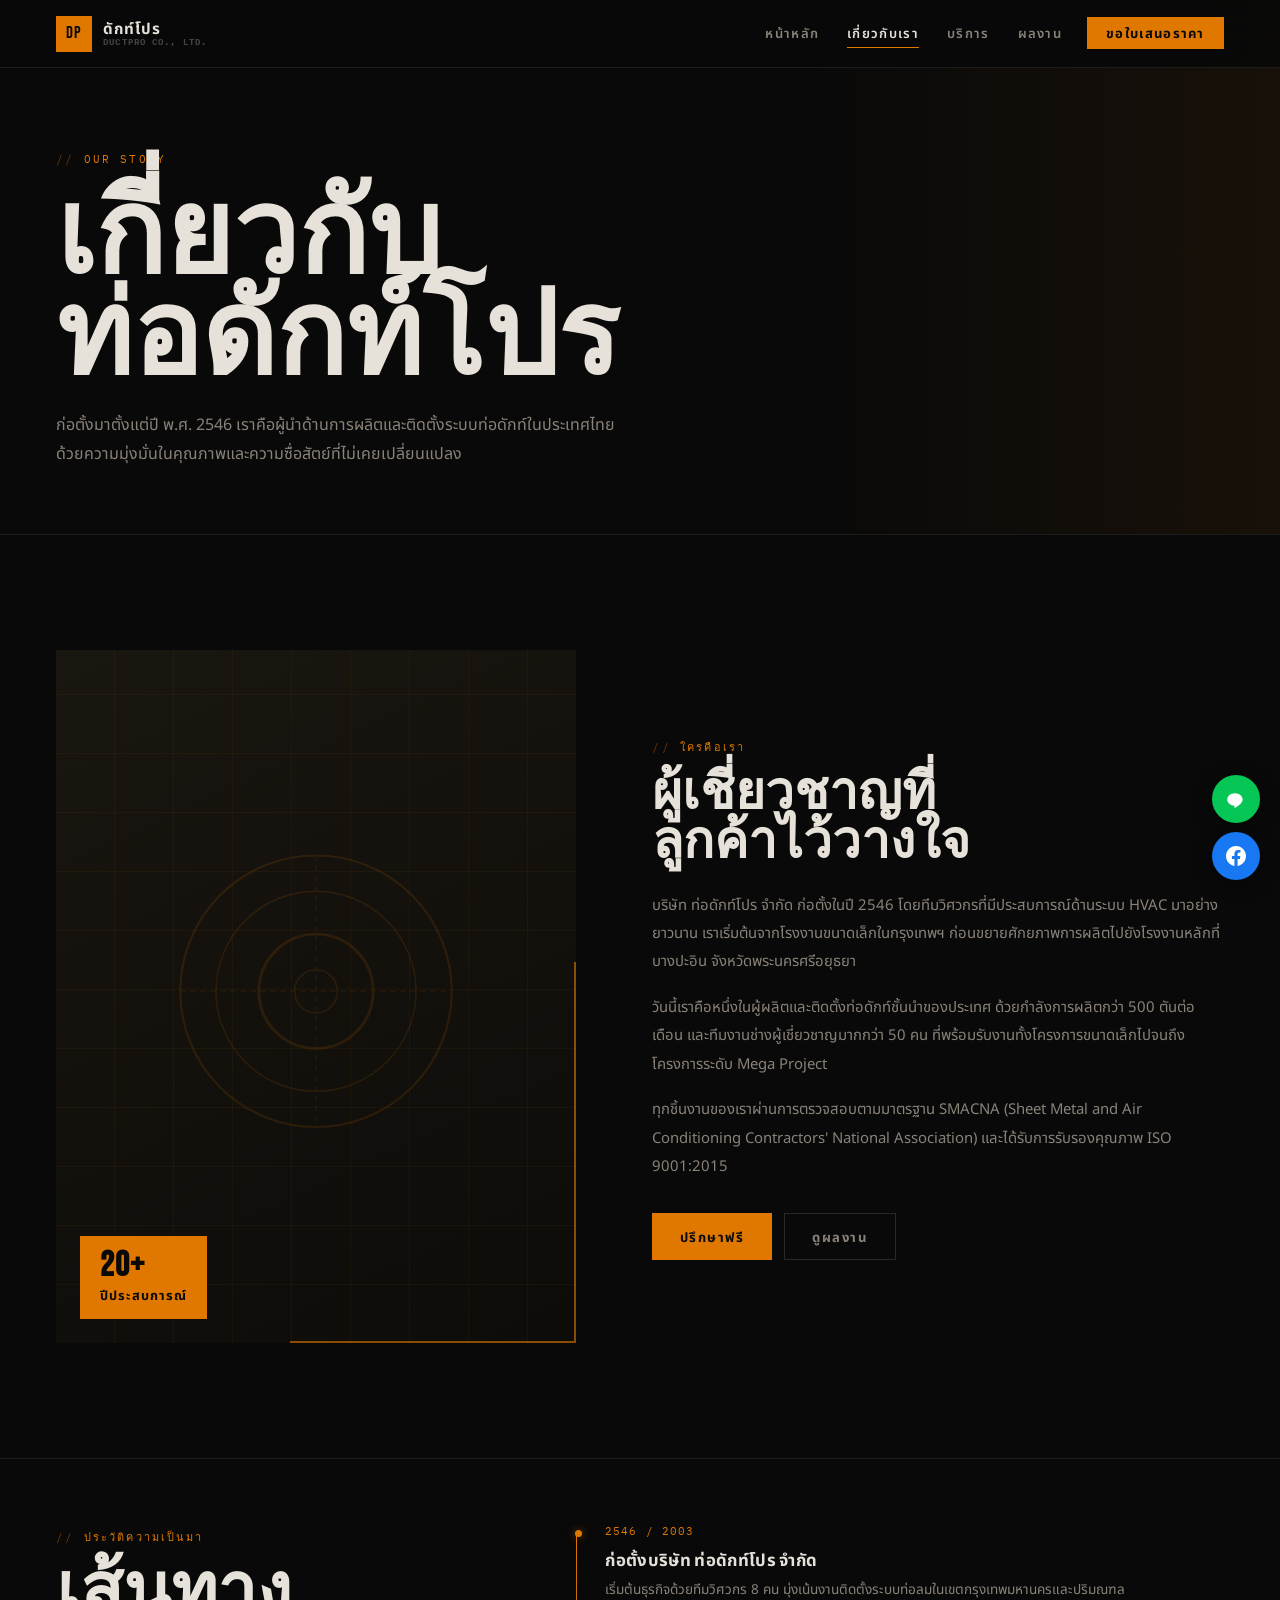
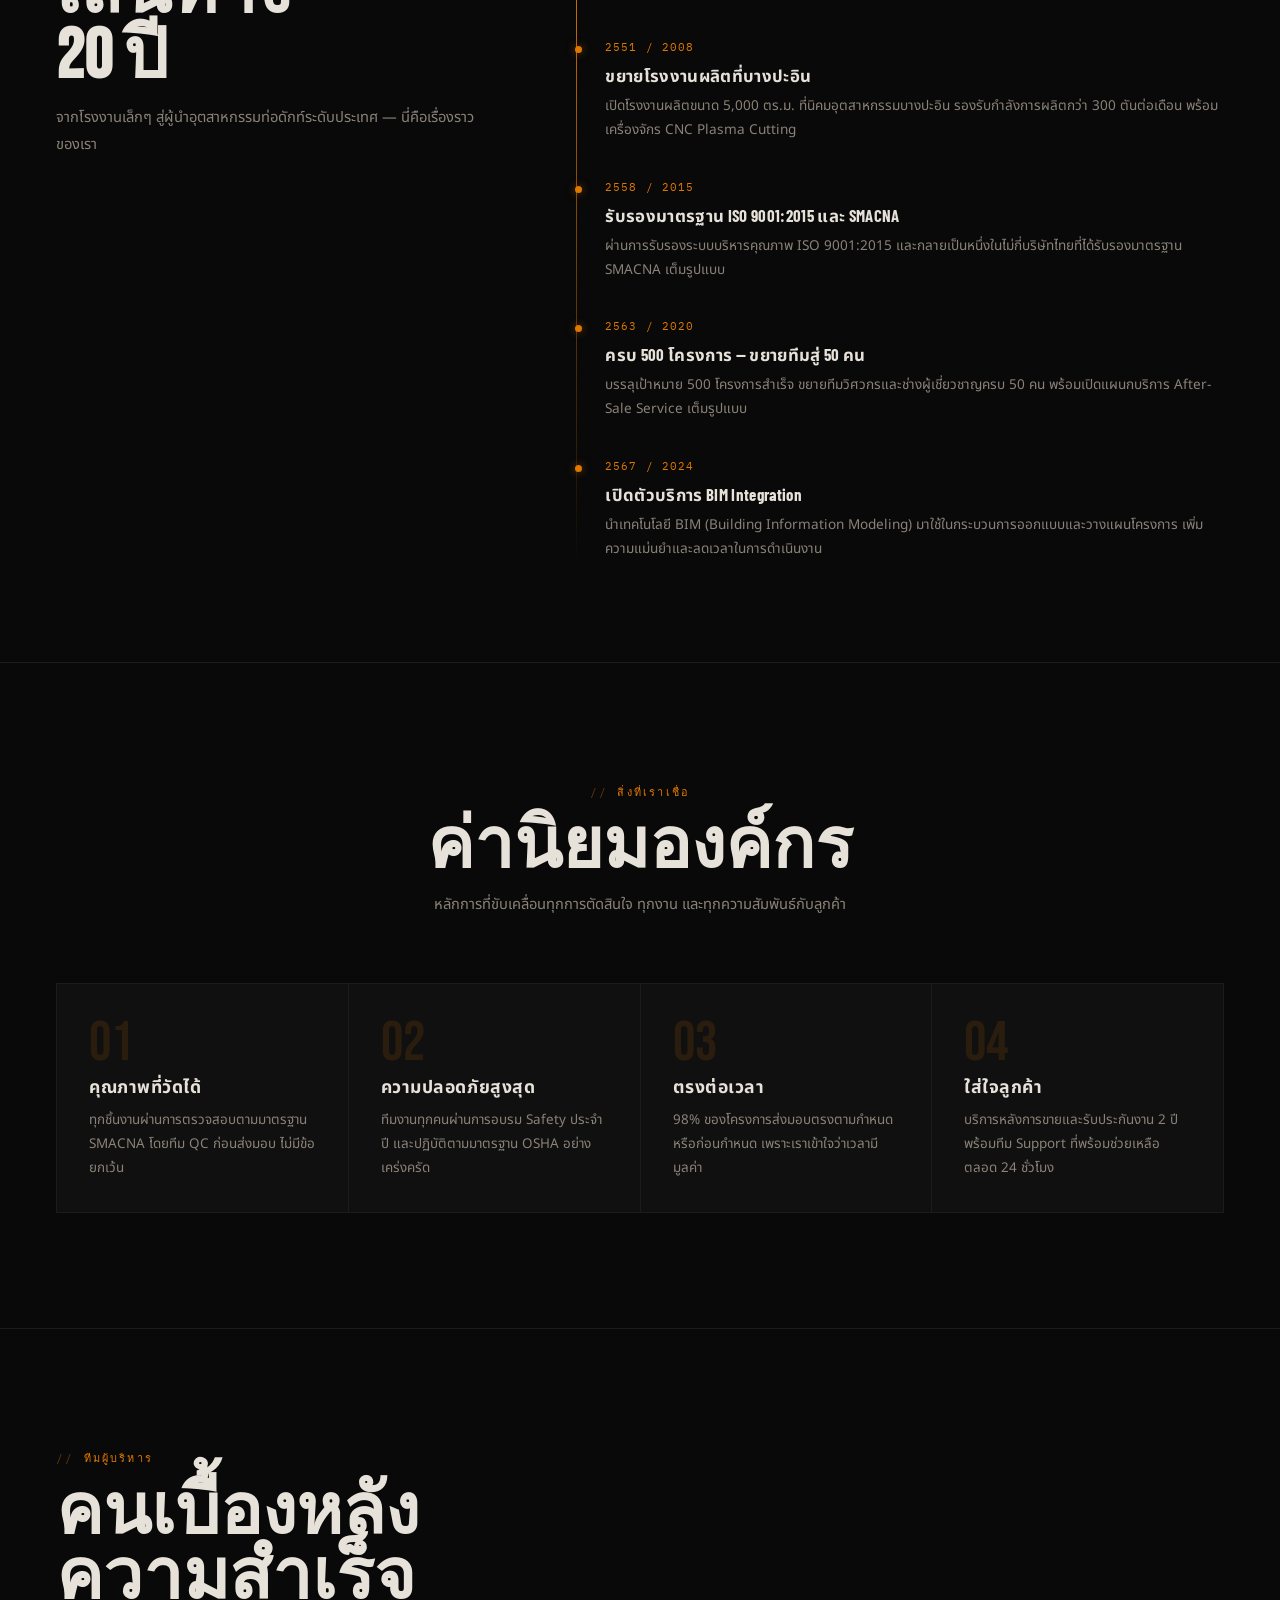
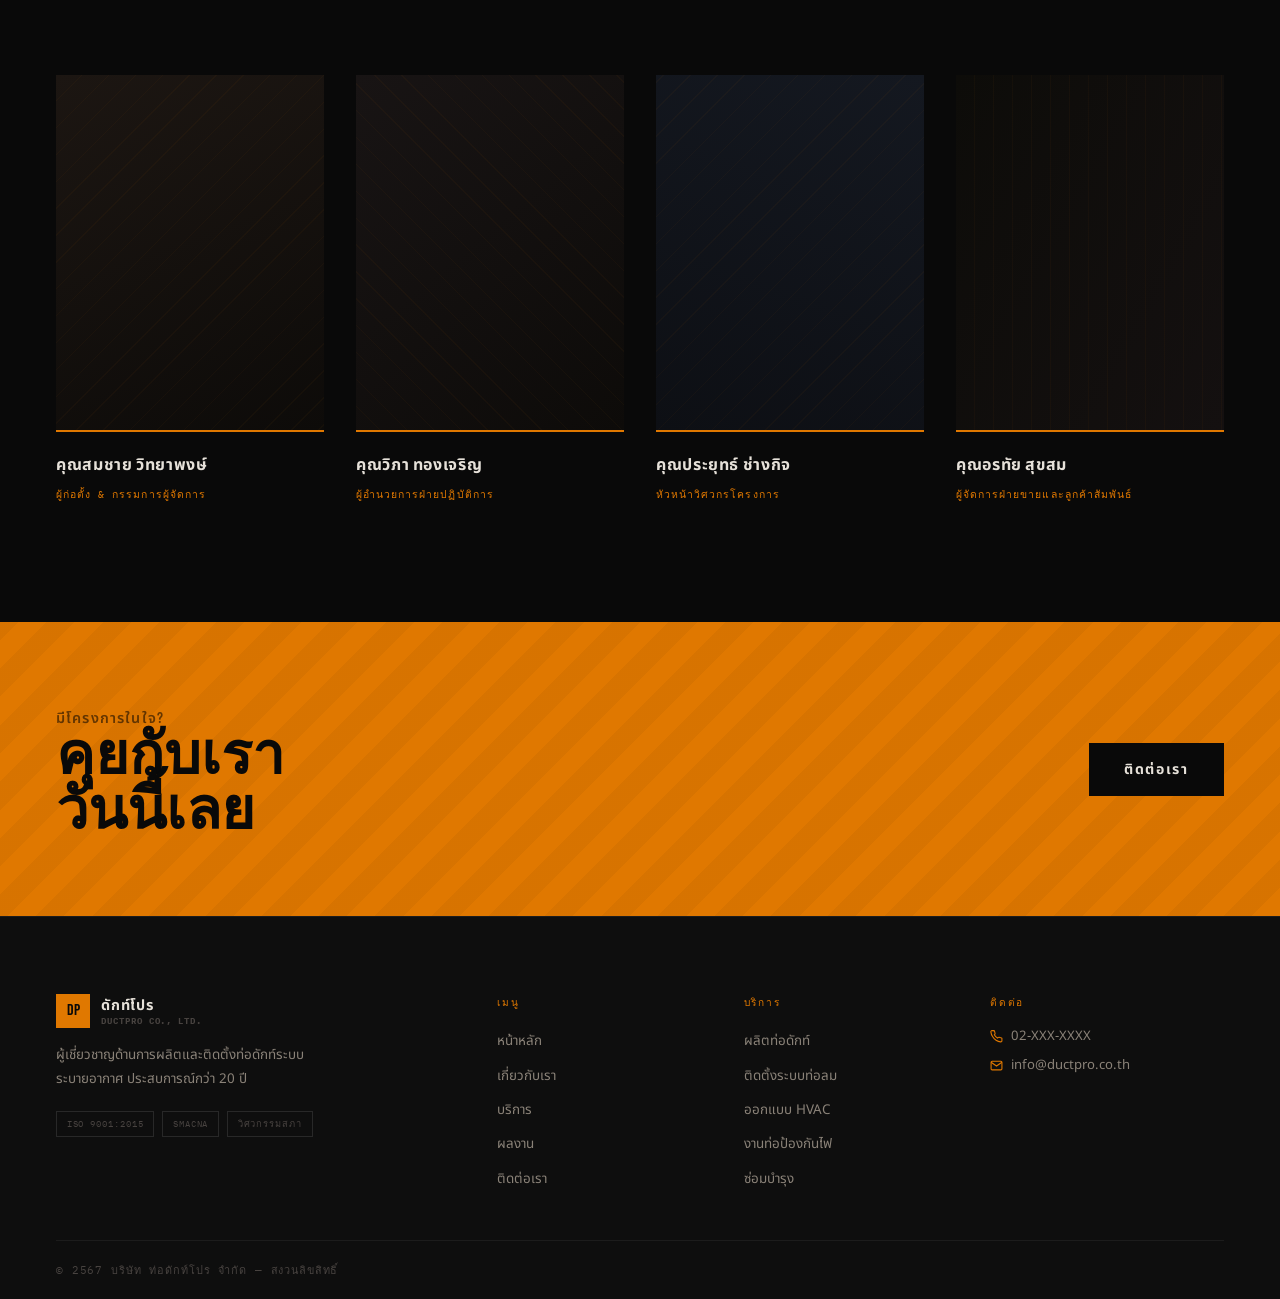
==== about.html @ 01f3a8cb "Initial commit: pipe company website (ท่อดักท์โปร) - 5 pages: home, about, services, portfolio, cont" ====
<!DOCTYPE html>
<html lang="th">
<head>
  <meta charset="UTF-8">
  <meta name="viewport" content="width=device-width, initial-scale=1.0">
  <title>เกี่ยวกับเรา | บริษัท ท่อดักท์โปร จำกัด</title>
  <meta name="description" content="ก่อตั้งมาตั้งแต่ปี 2546 บริษัท ท่อดักท์โปร จำกัด มีประสบการณ์กว่า 20 ปีในการผลิตและติดตั้งระบบท่อดักท์ HVAC มาตรฐาน ISO 9001:2015">
  <meta name="keywords" content="ท่อดักท์โปร, บริษัทท่อดักท์, ประวัติบริษัท, ISO 9001, SMACNA Thailand">
  <link rel="preconnect" href="https://fonts.googleapis.com">
  <link rel="preconnect" href="https://fonts.gstatic.com" crossorigin>
  <link href="https://fonts.googleapis.com/css2?family=Bebas+Neue&family=Barlow+Condensed:wght@400;600;700&family=Noto+Sans+Thai:wght@300;400;500;600;700&family=IBM+Plex+Mono:wght@400;500&display=swap" rel="stylesheet">
  <script async src="https://www.googletagmanager.com/gtag/js?id=G-XXXXXXXXXX"></script>
  <script>window.dataLayer=window.dataLayer||[];function gtag(){dataLayer.push(arguments);}gtag('js',new Date());gtag('config','G-XXXXXXXXXX');</script>
  <link rel="stylesheet" href="css/style.css">
</head>
<body>

<nav class="nav" id="mainNav">
  <div class="nav__inner">
    <a href="index.html" class="nav__logo">
      <div class="nav__logo-mark">DP</div>
      <div class="nav__logo-text">
        ดักท์โปร
        <span class="nav__logo-sub">DUCTPRO CO., LTD.</span>
      </div>
    </a>
    <ul class="nav__links">
      <li><a href="index.html">หน้าหลัก</a></li>
      <li><a href="about.html" class="active">เกี่ยวกับเรา</a></li>
      <li><a href="services.html">บริการ</a></li>
      <li><a href="portfolio.html">ผลงาน</a></li>
      <li><a href="contact.html" class="nav__cta">ขอใบเสนอราคา</a></li>
    </ul>
    <button class="nav__toggle" id="navToggle" aria-label="เมนู">
      <span></span><span></span><span></span>
    </button>
  </div>
</nav>

<!-- ─── Page Hero ─────────────────────────────────────────────── -->
<section class="page-hero">
  <div class="container">
    <div class="page-hero__eyebrow">
      <span class="label">OUR STORY</span>
    </div>
    <h1 class="page-hero__title">เกี่ยวกับ<br>ท่อดักท์โปร</h1>
    <p class="page-hero__sub">ก่อตั้งมาตั้งแต่ปี พ.ศ. 2546 เราคือผู้นำด้านการผลิตและติดตั้งระบบท่อดักท์ในประเทศไทย ด้วยความมุ่งมั่นในคุณภาพและความซื่อสัตย์ที่ไม่เคยเปลี่ยนแปลง</p>
  </div>
</section>

<!-- ─── About Split ───────────────────────────────────────────── -->
<section class="section">
  <div class="container">
    <div class="about-split">
      <div class="about-visual reveal">
        <div class="about-visual-inner"></div>
        <svg style="position:absolute;top:50%;left:50%;transform:translate(-50%,-52%);width:55%;opacity:0.12" viewBox="0 0 200 200" fill="none">
          <circle cx="100" cy="100" r="95" stroke="#E07800" stroke-width="1.5"/>
          <circle cx="100" cy="100" r="70" stroke="#E07800" stroke-width="1"/>
          <circle cx="100" cy="100" r="40" stroke="#E07800" stroke-width="2"/>
          <circle cx="100" cy="100" r="15" stroke="#E07800" stroke-width="1"/>
          <line x1="5" y1="100" x2="195" y2="100" stroke="#E07800" stroke-width="0.6" stroke-dasharray="4 3"/>
          <line x1="100" y1="5" x2="100" y2="195" stroke="#E07800" stroke-width="0.6" stroke-dasharray="4 3"/>
        </svg>
        <div class="about-visual-badge">
          <span class="about-visual-badge__num">20+</span>
          ปีประสบการณ์
        </div>
      </div>
      <div class="about-text reveal">
        <span class="label">ใครคือเรา</span>
        <h2>ผู้เชี่ยวชาญที่<br>ลูกค้าไว้วางใจ</h2>
        <p>บริษัท ท่อดักท์โปร จำกัด ก่อตั้งในปี 2546 โดยทีมวิศวกรที่มีประสบการณ์ด้านระบบ HVAC มาอย่างยาวนาน เราเริ่มต้นจากโรงงานขนาดเล็กในกรุงเทพฯ ก่อนขยายศักยภาพการผลิตไปยังโรงงานหลักที่บางปะอิน จังหวัดพระนครศรีอยุธยา</p>
        <p>วันนี้เราคือหนึ่งในผู้ผลิตและติดตั้งท่อดักท์ชั้นนำของประเทศ ด้วยกำลังการผลิตกว่า 500 ตันต่อเดือน และทีมงานช่างผู้เชี่ยวชาญมากกว่า 50 คน ที่พร้อมรับงานทั้งโครงการขนาดเล็กไปจนถึงโครงการระดับ Mega Project</p>
        <p>ทุกชิ้นงานของเราผ่านการตรวจสอบตามมาตรฐาน SMACNA (Sheet Metal and Air Conditioning Contractors' National Association) และได้รับการรับรองคุณภาพ ISO 9001:2015</p>
        <div style="margin-top:2rem;display:flex;gap:0.75rem;flex-wrap:wrap;">
          <a href="contact.html" class="btn btn--primary">ปรึกษาฟรี</a>
          <a href="portfolio.html" class="btn btn--outline">ดูผลงาน</a>
        </div>
      </div>
    </div>
  </div>
</section>

<!-- ─── Timeline ─────────────────────────────────────────────── -->
<section class="section--sm" style="border-top:1px solid var(--border)">
  <div class="container">
    <div style="display:grid;grid-template-columns:1fr 1.5fr;gap:clamp(3rem,6vw,6rem);align-items:start;">
      <div class="reveal">
        <span class="label">ประวัติความเป็นมา</span>
        <h2 class="sec-title" style="margin-top:0.6rem;">เส้นทาง<br>20 ปี</h2>
        <p class="sec-sub">จากโรงงานเล็กๆ สู่ผู้นำอุตสาหกรรมท่อดักท์ระดับประเทศ — นี่คือเรื่องราวของเรา</p>
      </div>
      <div class="timeline reveal">
        <div class="timeline__item">
          <span class="timeline__year">2546 / 2003</span>
          <h3 class="timeline__title">ก่อตั้งบริษัท ท่อดักท์โปร จำกัด</h3>
          <p class="timeline__desc">เริ่มต้นธุรกิจด้วยทีมวิศวกร 8 คน มุ่งเน้นงานติดตั้งระบบท่อลมในเขตกรุงเทพมหานครและปริมณฑล</p>
        </div>
        <div class="timeline__item">
          <span class="timeline__year">2551 / 2008</span>
          <h3 class="timeline__title">ขยายโรงงานผลิตที่บางปะอิน</h3>
          <p class="timeline__desc">เปิดโรงงานผลิตขนาด 5,000 ตร.ม. ที่นิคมอุตสาหกรรมบางปะอิน รองรับกำลังการผลิตกว่า 300 ตันต่อเดือน พร้อมเครื่องจักร CNC Plasma Cutting</p>
        </div>
        <div class="timeline__item">
          <span class="timeline__year">2558 / 2015</span>
          <h3 class="timeline__title">รับรองมาตรฐาน ISO 9001:2015 และ SMACNA</h3>
          <p class="timeline__desc">ผ่านการรับรองระบบบริหารคุณภาพ ISO 9001:2015 และกลายเป็นหนึ่งในไม่กี่บริษัทไทยที่ได้รับรองมาตรฐาน SMACNA เต็มรูปแบบ</p>
        </div>
        <div class="timeline__item">
          <span class="timeline__year">2563 / 2020</span>
          <h3 class="timeline__title">ครบ 500 โครงการ — ขยายทีมสู่ 50 คน</h3>
          <p class="timeline__desc">บรรลุเป้าหมาย 500 โครงการสำเร็จ ขยายทีมวิศวกรและช่างผู้เชี่ยวชาญครบ 50 คน พร้อมเปิดแผนกบริการ After-Sale Service เต็มรูปแบบ</p>
        </div>
        <div class="timeline__item">
          <span class="timeline__year">2567 / 2024</span>
          <h3 class="timeline__title">เปิดตัวบริการ BIM Integration</h3>
          <p class="timeline__desc">นำเทคโนโลยี BIM (Building Information Modeling) มาใช้ในกระบวนการออกแบบและวางแผนโครงการ เพิ่มความแม่นยำและลดเวลาในการดำเนินงาน</p>
        </div>
      </div>
    </div>
  </div>
</section>

<!-- ─── Values ────────────────────────────────────────────────── -->
<section class="section" style="border-top:1px solid var(--border)">
  <div class="container">
    <div class="sec-header sec-header--center reveal">
      <span class="label">สิ่งที่เราเชื่อ</span>
      <h2 class="sec-title">ค่านิยมองค์กร</h2>
      <p class="sec-sub" style="margin:0.75rem auto 0;text-align:center;">หลักการที่ขับเคลื่อนทุกการตัดสินใจ ทุกงาน และทุกความสัมพันธ์กับลูกค้า</p>
    </div>
    <div class="values-grid reveal">
      <div class="value-card">
        <span class="value-card__num">01</span>
        <h3 class="value-card__title">คุณภาพที่วัดได้</h3>
        <p class="value-card__desc">ทุกชิ้นงานผ่านการตรวจสอบตามมาตรฐาน SMACNA โดยทีม QC ก่อนส่งมอบ ไม่มีข้อยกเว้น</p>
      </div>
      <div class="value-card">
        <span class="value-card__num">02</span>
        <h3 class="value-card__title">ความปลอดภัยสูงสุด</h3>
        <p class="value-card__desc">ทีมงานทุกคนผ่านการอบรม Safety ประจำปี และปฏิบัติตามมาตรฐาน OSHA อย่างเคร่งครัด</p>
      </div>
      <div class="value-card">
        <span class="value-card__num">03</span>
        <h3 class="value-card__title">ตรงต่อเวลา</h3>
        <p class="value-card__desc">98% ของโครงการส่งมอบตรงตามกำหนดหรือก่อนกำหนด เพราะเราเข้าใจว่าเวลามีมูลค่า</p>
      </div>
      <div class="value-card">
        <span class="value-card__num">04</span>
        <h3 class="value-card__title">ใส่ใจลูกค้า</h3>
        <p class="value-card__desc">บริการหลังการขายและรับประกันงาน 2 ปี พร้อมทีม Support ที่พร้อมช่วยเหลือตลอด 24 ชั่วโมง</p>
      </div>
    </div>
  </div>
</section>

<!-- ─── Team ──────────────────────────────────────────────────── -->
<section class="section" style="border-top:1px solid var(--border)">
  <div class="container">
    <div class="sec-header reveal">
      <span class="label">ทีมผู้บริหาร</span>
      <h2 class="sec-title">คนเบื้องหลัง<br>ความสำเร็จ</h2>
    </div>
    <div class="team-grid reveal">
      <div class="team-card">
        <div class="team-card__photo">
          <div class="team-card__photo-inner"></div>
        </div>
        <h3 class="team-card__name">คุณสมชาย วิทยาพงษ์</h3>
        <span class="team-card__role">ผู้ก่อตั้ง &amp; กรรมการผู้จัดการ</span>
      </div>
      <div class="team-card">
        <div class="team-card__photo">
          <div class="team-card__photo-inner" style="background:repeating-linear-gradient(45deg,transparent,transparent 18px,rgba(224,120,0,0.04) 18px,rgba(224,120,0,0.04) 19px),linear-gradient(140deg,#181414 0%,#0d0b09 100%)"></div>
        </div>
        <h3 class="team-card__name">คุณวิภา ทองเจริญ</h3>
        <span class="team-card__role">ผู้อำนวยการฝ่ายปฏิบัติการ</span>
      </div>
      <div class="team-card">
        <div class="team-card__photo">
          <div class="team-card__photo-inner" style="background:repeating-linear-gradient(-45deg,transparent,transparent 18px,rgba(224,120,0,0.04) 18px,rgba(224,120,0,0.04) 19px),linear-gradient(200deg,#141820 0%,#0d0f14 100%)"></div>
        </div>
        <h3 class="team-card__name">คุณประยุทธ์ ช่างกิจ</h3>
        <span class="team-card__role">หัวหน้าวิศวกรโครงการ</span>
      </div>
      <div class="team-card">
        <div class="team-card__photo">
          <div class="team-card__photo-inner" style="background:repeating-linear-gradient(90deg,transparent,transparent 18px,rgba(224,120,0,0.04) 18px,rgba(224,120,0,0.04) 19px),linear-gradient(300deg,#141010 0%,#0d0c09 100%)"></div>
        </div>
        <h3 class="team-card__name">คุณอรทัย สุขสม</h3>
        <span class="team-card__role">ผู้จัดการฝ่ายขายและลูกค้าสัมพันธ์</span>
      </div>
    </div>
  </div>
</section>

<!-- ─── CTA Band ──────────────────────────────────────────────── -->
<div class="cta-band">
  <div class="container">
    <div class="cta-band__inner">
      <div>
        <p class="cta-band__sub">มีโครงการในใจ?</p>
        <h2 class="cta-band__title">คุยกับเรา<br>วันนี้เลย</h2>
      </div>
      <a href="contact.html" class="btn btn--dark btn--lg">ติดต่อเรา</a>
    </div>
  </div>
</div>

<!-- ─── Footer ────────────────────────────────────────────────── -->
<footer class="footer">
  <div class="container">
    <div class="footer__grid">
      <div>
        <div class="footer__logo">
          <div class="footer__logo-mark">DP</div>
          <div class="footer__logo-text">ดักท์โปร<span class="footer__logo-sub">DUCTPRO CO., LTD.</span></div>
        </div>
        <p class="footer__tagline">ผู้เชี่ยวชาญด้านการผลิตและติดตั้งท่อดักท์ระบบระบายอากาศ ประสบการณ์กว่า 20 ปี</p>
        <div class="footer__cert">
          <span class="footer__cert-tag">ISO 9001:2015</span>
          <span class="footer__cert-tag">SMACNA</span>
          <span class="footer__cert-tag">วิศวกรรมสภา</span>
        </div>
      </div>
      <div>
        <span class="footer__col-label">เมนู</span>
        <ul class="footer__links">
          <li><a href="index.html">หน้าหลัก</a></li>
          <li><a href="about.html">เกี่ยวกับเรา</a></li>
          <li><a href="services.html">บริการ</a></li>
          <li><a href="portfolio.html">ผลงาน</a></li>
          <li><a href="contact.html">ติดต่อเรา</a></li>
        </ul>
      </div>
      <div>
        <span class="footer__col-label">บริการ</span>
        <ul class="footer__links">
          <li><a href="services.html">ผลิตท่อดักท์</a></li>
          <li><a href="services.html">ติดตั้งระบบท่อลม</a></li>
          <li><a href="services.html">ออกแบบ HVAC</a></li>
          <li><a href="services.html">งานท่อป้องกันไฟ</a></li>
          <li><a href="services.html">ซ่อมบำรุง</a></li>
        </ul>
      </div>
      <div>
        <span class="footer__col-label">ติดต่อ</span>
        <div class="footer__contact-row">
          <svg viewBox="0 0 24 24" fill="none" stroke="currentColor" stroke-width="2"><path d="M22 16.92v3a2 2 0 0 1-2.18 2 19.79 19.79 0 0 1-8.63-3.07A19.5 19.5 0 0 1 4.69 12 19.79 19.79 0 0 1 1.61 3.4 2 2 0 0 1 3.6 1.21h3a2 2 0 0 1 2 1.72 12.84 12.84 0 0 0 .7 2.81 2 2 0 0 1-.45 2.11L7.91 8.9a16 16 0 0 0 6 6l.95-.95a2 2 0 0 1 2.11-.45 12.84 12.84 0 0 0 2.81.7A2 2 0 0 1 22 16.92z"/></svg>
          <span>02-XXX-XXXX</span>
        </div>
        <div class="footer__contact-row">
          <svg viewBox="0 0 24 24" fill="none" stroke="currentColor" stroke-width="2"><path d="M4 4h16c1.1 0 2 .9 2 2v12c0 1.1-.9 2-2 2H4c-1.1 0-2-.9-2-2V6c0-1.1.9-2 2-2z"/><polyline points="22,6 12,13 2,6"/></svg>
          <span>info@ductpro.co.th</span>
        </div>
      </div>
    </div>
    <div class="footer__bottom">
      <span class="footer__copy">© 2567 บริษัท ท่อดักท์โปร จำกัด — สงวนลิขสิทธิ์</span>
    </div>
  </div>
</footer>

<div class="float-social">
  <a href="https://line.me/ti/p/@ductpro" class="float-social__btn float-social__btn--line" target="_blank" rel="noopener" title="Line">
    <svg viewBox="0 0 24 24"><path d="M19.952 12.5c0-4.136-4.145-7.5-9.24-7.5C5.617 5 1.5 8.364 1.5 12.5c0 3.704 3.285 6.81 7.723 7.396.301.065.711.198.814.455.093.234.061.6.03.835l-.133.794c-.04.234-.187.916.804.5 1-.416 5.364-3.16 7.32-5.41C19.344 15.41 19.952 14.02 19.952 12.5z"/></svg>
  </a>
  <a href="https://facebook.com/ductpro.thailand" class="float-social__btn float-social__btn--fb" target="_blank" rel="noopener" title="Facebook">
    <svg viewBox="0 0 24 24"><path d="M24 12.073C24 5.405 18.627 0 12 0S0 5.405 0 12.073C0 18.1 4.388 23.094 10.125 24v-8.437H7.078v-3.49h3.047V9.41c0-3.025 1.791-4.697 4.533-4.697 1.313 0 2.686.236 2.686.236v2.97h-1.513c-1.491 0-1.956.93-1.956 1.883v2.27h3.328l-.532 3.49h-2.796V24C19.612 23.094 24 18.1 24 12.073z"/></svg>
  </a>
</div>

<script src="js/main.js"></script>
</body>
</html>
---- css/style.css ----
/* ============================================================
   DUCTPRO — Industrial Pipe & HVAC Company
   ============================================================ */

@import url('https://fonts.googleapis.com/css2?family=Bebas+Neue&family=Barlow+Condensed:wght@400;600;700&family=Noto+Sans+Thai:wght@300;400;500;600;700&family=IBM+Plex+Mono:wght@400;500&display=swap');

/* ── Custom Properties ──────────────────────────────────── */
:root {
  --bg:        #090909;
  --bg-2:      #0e0e0e;
  --bg-3:      #141414;
  --bg-card:   #101010;
  --bg-card-h: #171717;

  --text:      #e6e1d9;
  --text-2:    #8a8278;
  --text-3:    #484340;

  --accent:    #e07800;
  --accent-h:  #f08c18;
  --accent-bg: rgba(224,120,0,0.07);
  --accent-bd: rgba(224,120,0,0.22);

  --steel:     #7a8fa3;
  --border:    #1c1c1c;
  --border-2:  #282828;

  --font-disp: 'Bebas Neue', impact, sans-serif;
  --font-cond: 'Barlow Condensed', 'Noto Sans Thai', sans-serif;
  --font-body: 'Noto Sans Thai', 'Barlow Condensed', sans-serif;
  --font-mono: 'IBM Plex Mono', 'Courier New', monospace;

  --nav-h:  68px;
  --max-w:  1300px;
  --pad:    clamp(1.25rem, 4.5vw, 3.5rem);
  --gap:    clamp(1rem, 2.5vw, 2rem);
  --tr:     0.26s cubic-bezier(0.4, 0, 0.2, 1);
  --tr-out: 0.6s  cubic-bezier(0.16, 1, 0.3, 1);
}

/* ── Reset ──────────────────────────────────────────────── */
*, *::before, *::after { box-sizing: border-box; margin: 0; padding: 0; }
html { font-size: 16px; scroll-behavior: smooth; }
body {
  background: var(--bg);
  color: var(--text);
  font-family: var(--font-body);
  font-size: 1rem;
  line-height: 1.7;
  -webkit-font-smoothing: antialiased;
  overflow-x: hidden;
}
img { display: block; max-width: 100%; }
a { color: inherit; text-decoration: none; }
ul { list-style: none; }
button { cursor: pointer; border: none; background: none; font: inherit; }
input, textarea, select { font-family: var(--font-body); font-size: 1rem; color: var(--text); }

::-webkit-scrollbar { width: 3px; }
::-webkit-scrollbar-track { background: var(--bg); }
::-webkit-scrollbar-thumb { background: var(--accent); }

/* ── Layout ─────────────────────────────────────────────── */
.container {
  max-width: var(--max-w);
  margin: 0 auto;
  padding: 0 var(--pad);
}
.section { padding: clamp(4rem, 9vw, 8rem) 0; }
.section--sm { padding: clamp(2.5rem, 5vw, 4.5rem) 0; }

/* ── Type Utilities ─────────────────────────────────────── */
.label {
  font-family: var(--font-mono);
  font-size: 0.68rem;
  letter-spacing: 0.2em;
  text-transform: uppercase;
  color: var(--accent);
  display: inline-block;
}
.label::before { content: '// '; opacity: 0.45; }

/* ── Navigation ─────────────────────────────────────────── */
.nav {
  position: fixed;
  inset: 0 0 auto;
  z-index: 100;
  height: var(--nav-h);
  background: rgba(9,9,9,0.88);
  backdrop-filter: blur(16px);
  -webkit-backdrop-filter: blur(16px);
  border-bottom: 1px solid var(--border);
  transition: background var(--tr), border-color var(--tr);
}
.nav.scrolled {
  background: rgba(9,9,9,0.97);
  border-bottom-color: var(--border-2);
}
.nav__inner {
  display: flex;
  align-items: center;
  justify-content: space-between;
  height: 100%;
  max-width: var(--max-w);
  margin: 0 auto;
  padding: 0 var(--pad);
}

.nav__logo {
  display: flex;
  align-items: center;
  gap: 0.7rem;
}
.nav__logo-mark {
  width: 36px; height: 36px;
  background: var(--accent);
  color: var(--bg);
  display: flex; align-items: center; justify-content: center;
  font-family: var(--font-disp);
  font-size: 1.05rem;
  letter-spacing: 0.05em;
  flex-shrink: 0;
}
.nav__logo-text {
  font-family: var(--font-cond);
  font-weight: 700;
  font-size: 0.95rem;
  letter-spacing: 0.06em;
  line-height: 1.1;
}
.nav__logo-sub {
  display: block;
  font-family: var(--font-mono);
  font-size: 0.58rem;
  color: var(--text-3);
  letter-spacing: 0.12em;
  margin-top: 1px;
}

.nav__links {
  display: flex;
  align-items: center;
  gap: 0.15rem;
}
.nav__links a {
  padding: 0.38rem 0.8rem;
  font-family: var(--font-cond);
  font-weight: 600;
  font-size: 0.82rem;
  letter-spacing: 0.1em;
  text-transform: uppercase;
  color: var(--text-2);
  transition: color var(--tr);
  position: relative;
}
.nav__links a::after {
  content: '';
  position: absolute;
  bottom: -1px; left: 50%; right: 50%;
  height: 1px;
  background: var(--accent);
  transition: left var(--tr), right var(--tr);
}
.nav__links a:hover,
.nav__links a.active { color: var(--text); }
.nav__links a:hover::after,
.nav__links a.active::after { left: 0.8rem; right: 0.8rem; }

.nav__cta {
  margin-left: 0.6rem;
  padding: 0.48rem 1.2rem !important;
  background: var(--accent) !important;
  color: var(--bg) !important;
  font-weight: 700 !important;
  transition: background var(--tr) !important;
}
.nav__cta::after { display: none !important; }
.nav__cta:hover { background: var(--accent-h) !important; color: var(--bg) !important; }

.nav__toggle {
  display: none;
  flex-direction: column;
  gap: 5px;
  padding: 4px;
}
.nav__toggle span {
  display: block;
  width: 22px; height: 1.5px;
  background: var(--text);
  transition: transform var(--tr), opacity var(--tr);
  transform-origin: center;
}
.nav__toggle.open span:nth-child(1) { transform: translateY(6.5px) rotate(45deg); }
.nav__toggle.open span:nth-child(2) { opacity: 0; transform: scaleX(0); }
.nav__toggle.open span:nth-child(3) { transform: translateY(-6.5px) rotate(-45deg); }

/* ── Buttons ─────────────────────────────────────────────── */
.btn {
  display: inline-flex;
  align-items: center;
  gap: 0.55rem;
  padding: 0.72rem 1.7rem;
  font-family: var(--font-cond);
  font-weight: 700;
  font-size: 0.82rem;
  letter-spacing: 0.12em;
  text-transform: uppercase;
  transition: all var(--tr);
  white-space: nowrap;
}
.btn svg { width: 14px; height: 14px; flex-shrink: 0; }
.btn--primary {
  background: var(--accent);
  color: var(--bg);
}
.btn--primary:hover { background: var(--accent-h); transform: translateY(-1px); }
.btn--outline {
  background: transparent;
  color: var(--text-2);
  border: 1px solid var(--border-2);
}
.btn--outline:hover { border-color: var(--accent); color: var(--accent); }
.btn--dark { background: var(--bg); color: var(--text); }
.btn--dark:hover { background: var(--bg-3); }
.btn--lg { padding: 0.9rem 2.2rem; font-size: 0.88rem; }

/* ── Hero ────────────────────────────────────────────────── */
.hero {
  position: relative;
  min-height: 100svh;
  min-height: 100vh;
  padding-top: var(--nav-h);
  display: flex;
  align-items: flex-end;
  overflow: hidden;
}
/* Blueprint grid */
.hero::before {
  content: '';
  position: absolute;
  inset: 0;
  background-image:
    linear-gradient(rgba(224,120,0,0.035) 1px, transparent 1px),
    linear-gradient(90deg, rgba(224,120,0,0.035) 1px, transparent 1px),
    linear-gradient(rgba(224,120,0,0.015) 1px, transparent 1px),
    linear-gradient(90deg, rgba(224,120,0,0.015) 1px, transparent 1px);
  background-size: 80px 80px, 80px 80px, 16px 16px, 16px 16px;
  pointer-events: none;
}
/* Radial glow */
.hero::after {
  content: '';
  position: absolute;
  right: 5%; top: 20%;
  width: 50%; height: 60%;
  background: radial-gradient(ellipse, rgba(224,120,0,0.05) 0%, transparent 65%);
  pointer-events: none;
}
.hero__deco {
  position: absolute;
  right: calc(var(--pad) - 2rem);
  top: 50%;
  transform: translateY(-52%);
  width: clamp(280px, 38vw, 520px);
  opacity: 0.07;
  pointer-events: none;
}
.hero__content {
  position: relative;
  z-index: 2;
  width: 100%;
  padding-bottom: clamp(3rem, 7vw, 6rem);
}
.hero__inner {
  max-width: var(--max-w);
  margin: 0 auto;
  padding: 0 var(--pad);
}
.hero__eyebrow { margin-bottom: 1.25rem; }
.hero__title {
  font-family: var(--font-disp);
  font-size: clamp(3.8rem, 11vw, 10.5rem);
  line-height: 0.88;
  letter-spacing: 0.01em;
  color: var(--text);
}
.hero__title em {
  font-style: normal;
  color: var(--accent);
  display: block;
}
.hero__rule {
  display: flex;
  align-items: center;
  gap: 1.2rem;
  margin: 1.2rem 0 1.5rem;
}
.hero__rule-line {
  width: 160px; height: 1px;
  background: linear-gradient(90deg, var(--accent) 0%, transparent 100%);
}
.hero__rule-text {
  font-family: var(--font-mono);
  font-size: 0.65rem;
  letter-spacing: 0.2em;
  text-transform: uppercase;
  color: var(--text-2);
  white-space: nowrap;
}
.hero__desc {
  color: var(--text-2);
  font-size: 0.95rem;
  line-height: 1.85;
  max-width: 430px;
  margin-bottom: 2.25rem;
}
.hero__actions {
  display: flex;
  align-items: center;
  gap: 1rem;
  flex-wrap: wrap;
}
.hero__stats {
  display: flex;
  gap: clamp(1.5rem, 4vw, 3.5rem);
  flex-wrap: wrap;
  margin-top: clamp(2rem, 4vw, 3rem);
  padding-top: clamp(2rem, 4vw, 3rem);
  border-top: 1px solid var(--border);
}
.hero__stat {}
.hero__stat-num {
  font-family: var(--font-disp);
  font-size: clamp(1.8rem, 3.5vw, 2.8rem);
  color: var(--accent);
  line-height: 1;
  display: block;
}
.hero__stat-label {
  font-family: var(--font-mono);
  font-size: 0.63rem;
  color: var(--text-3);
  letter-spacing: 0.14em;
  text-transform: uppercase;
  display: block;
  margin-top: 0.3rem;
}

/* ── Section Header ─────────────────────────────────────── */
.sec-header { margin-bottom: clamp(2.5rem, 5vw, 4rem); }
.sec-header--center { text-align: center; }
.sec-header--row {
  display: flex;
  align-items: flex-end;
  justify-content: space-between;
  gap: 2rem;
  flex-wrap: wrap;
}
.sec-title {
  font-family: var(--font-disp);
  font-size: clamp(2.4rem, 5.5vw, 5rem);
  line-height: 0.92;
  margin-top: 0.6rem;
}
.sec-sub {
  color: var(--text-2);
  max-width: 500px;
  margin-top: 0.9rem;
  font-size: 0.92rem;
  line-height: 1.85;
}

/* ── Service Cards (Home preview) ───────────────────────── */
.services-grid {
  display: grid;
  grid-template-columns: repeat(auto-fit, minmax(265px, 1fr));
  gap: 1px;
  background: var(--border);
  border: 1px solid var(--border);
}
.service-card {
  background: var(--bg-card);
  padding: clamp(1.75rem, 3vw, 2.5rem);
  position: relative;
  overflow: hidden;
  transition: background var(--tr);
}
.service-card::before {
  content: '';
  position: absolute;
  top: 0; left: 0; right: 0;
  height: 2px;
  background: var(--accent);
  transform: scaleX(0);
  transform-origin: left;
  transition: transform var(--tr-out);
}
.service-card:hover { background: var(--bg-card-h); }
.service-card:hover::before { transform: scaleX(1); }
.service-card__num {
  font-family: var(--font-mono);
  font-size: 0.62rem;
  color: var(--accent);
  letter-spacing: 0.22em;
  margin-bottom: 1.2rem;
  display: block;
  opacity: 0.8;
}
.service-card__icon {
  width: 40px; height: 40px;
  color: var(--accent);
  margin-bottom: 1.1rem;
  opacity: 0.85;
}
.service-card__title {
  font-family: var(--font-cond);
  font-size: 1.2rem;
  font-weight: 700;
  letter-spacing: 0.03em;
  margin-bottom: 0.65rem;
}
.service-card__desc {
  font-size: 0.87rem;
  color: var(--text-2);
  line-height: 1.8;
}
.service-card__link {
  display: inline-flex;
  align-items: center;
  gap: 0.35rem;
  font-family: var(--font-cond);
  font-size: 0.72rem;
  font-weight: 700;
  letter-spacing: 0.12em;
  text-transform: uppercase;
  color: var(--accent);
  margin-top: 1.2rem;
  opacity: 0;
  transform: translateX(-6px);
  transition: opacity var(--tr), transform var(--tr);
}
.service-card__link svg { width: 12px; height: 12px; }
.service-card:hover .service-card__link { opacity: 1; transform: translateX(0); }

/* ── Stats Strip ─────────────────────────────────────────── */
.stats-strip {
  background: var(--bg-2);
  border-top: 1px solid var(--border);
  border-bottom: 1px solid var(--border);
}
.stats-grid {
  display: grid;
  grid-template-columns: repeat(4, 1fr);
  gap: 1px;
  background: var(--border);
  border: 1px solid var(--border);
}
.stat-item {
  background: var(--bg-2);
  padding: clamp(2rem, 4vw, 3rem);
  text-align: center;
  position: relative;
  overflow: hidden;
}
.stat-item::before {
  content: '';
  position: absolute;
  bottom: 0; left: 0; right: 0;
  height: 1px;
  background: transparent;
  transition: background var(--tr);
}
.stat-item:hover::before { background: var(--accent); }
.stat-item__num {
  font-family: var(--font-disp);
  font-size: clamp(2.8rem, 5vw, 5rem);
  color: var(--accent);
  line-height: 1;
  display: block;
  letter-spacing: 0.02em;
}
.stat-item__label {
  font-family: var(--font-mono);
  font-size: 0.68rem;
  letter-spacing: 0.16em;
  text-transform: uppercase;
  color: var(--text-2);
  margin-top: 0.5rem;
  display: block;
}

/* ── Portfolio Preview (Home) ───────────────────────────── */
.port-grid {
  display: grid;
  grid-template-columns: repeat(12, 1fr);
  gap: 1px;
  background: var(--border);
}
.port-grid__main { grid-column: span 7; }
.port-grid__side { grid-column: span 5; }
.port-grid__third { grid-column: span 4; }

.port-item {
  position: relative;
  overflow: hidden;
  background: var(--bg-3);
  aspect-ratio: 4/3;
}
.port-item--tall { aspect-ratio: 3/4; }
.port-item__bg {
  position: absolute;
  inset: 0;
  transition: transform 0.7s var(--tr-out);
}
.port-item:hover .port-item__bg { transform: scale(1.05); }
.port-item__overlay {
  position: absolute;
  inset: 0;
  background: linear-gradient(180deg, transparent 40%, rgba(0,0,0,0.88) 100%);
  display: flex;
  flex-direction: column;
  justify-content: flex-end;
  padding: clamp(1rem, 2.5vw, 1.75rem);
  opacity: 0;
  transition: opacity var(--tr);
}
.port-item:hover .port-item__overlay { opacity: 1; }
.port-item__tag {
  font-family: var(--font-mono);
  font-size: 0.6rem;
  letter-spacing: 0.18em;
  text-transform: uppercase;
  color: var(--accent);
  margin-bottom: 0.3rem;
  display: block;
}
.port-item__name {
  font-family: var(--font-cond);
  font-size: 1.1rem;
  font-weight: 700;
  letter-spacing: 0.02em;
  color: #fff;
}

/* Image Placeholder Styles */
.pf-bg { position: absolute; inset: 0; }
/* industrial grid overlay on all pf items */
.pf-bg::after {
  content: '';
  position: absolute;
  inset: 0;
  background-image:
    repeating-linear-gradient(0deg, transparent, transparent 39px, rgba(224,120,0,0.05) 39px, rgba(224,120,0,0.05) 40px),
    repeating-linear-gradient(90deg, transparent, transparent 39px, rgba(224,120,0,0.05) 39px, rgba(224,120,0,0.05) 40px);
}

.pf-1 { background: linear-gradient(155deg, #1d1608 0%, #2b1e0a 60%, #120f06 100%); }
.pf-2 { background: linear-gradient(220deg, #081520 0%, #0e1f30 50%, #061018 100%); }
.pf-3 { background: linear-gradient(60deg,  #0f1810 0%, #172614 100%); }
.pf-4 { background: linear-gradient(140deg, #18080a 0%, #250e12 60%, #120608 100%); }
.pf-5 { background: linear-gradient(200deg, #141414 0%, #1c1c1c 100%); }
.pf-6 { background: linear-gradient(80deg,  #0c1420 0%, #152030 100%); }
.pf-7 { background: linear-gradient(240deg, #1a1300 0%, #261c00 60%, #100d00 100%); }
.pf-8 { background: linear-gradient(30deg,  #160b1a 0%, #200f26 60%, #0e0812 100%); }
.pf-9 { background: linear-gradient(170deg, #0a140e 0%, #122019 100%); }
.pf-10 { background: linear-gradient(310deg, #1a0a0a 0%, #260e0e 60%, #110606 100%); }
.pf-11 { background: linear-gradient(110deg, #141008 0%, #1e1810 100%); }
.pf-12 { background: linear-gradient(260deg, #080f18 0%, #0c1620 100%); }

/* Pipe cross-section mark in portfolio items */
.pf-mark {
  position: absolute;
  top: 50%; left: 50%;
  transform: translate(-50%, -50%);
  opacity: 0.18;
  width: 60%;
  max-width: 120px;
}

/* ── CTA Band ────────────────────────────────────────────── */
.cta-band {
  background: var(--accent);
  padding: clamp(3rem, 6vw, 5rem) 0;
  position: relative;
  overflow: hidden;
}
.cta-band::before {
  content: '';
  position: absolute;
  inset: 0;
  background: repeating-linear-gradient(-45deg, transparent, transparent 20px, rgba(0,0,0,0.04) 20px, rgba(0,0,0,0.04) 40px);
}
.cta-band__inner {
  position: relative;
  display: flex;
  align-items: center;
  justify-content: space-between;
  gap: 2rem;
  flex-wrap: wrap;
}
.cta-band__title {
  font-family: var(--font-disp);
  font-size: clamp(1.8rem, 4.5vw, 4rem);
  line-height: 0.95;
  color: var(--bg);
}
.cta-band__sub {
  font-family: var(--font-cond);
  font-size: 0.9rem;
  font-weight: 600;
  letter-spacing: 0.08em;
  color: rgba(0,0,0,0.55);
  margin-top: 0.4rem;
  text-transform: uppercase;
}

/* ── Page Hero ───────────────────────────────────────────── */
.page-hero {
  padding: calc(var(--nav-h) + clamp(3rem, 6vw, 5.5rem)) 0 clamp(3rem, 5vw, 5rem);
  border-bottom: 1px solid var(--border);
  position: relative;
  overflow: hidden;
}
.page-hero::after {
  content: '';
  position: absolute;
  top: 0; right: 0;
  width: 38%; height: 100%;
  background: linear-gradient(90deg, transparent, var(--accent-bg));
  pointer-events: none;
}
.page-hero__eyebrow { margin-bottom: 1rem; }
.page-hero__title {
  font-family: var(--font-disp);
  font-size: clamp(3rem, 9vw, 9rem);
  line-height: 0.88;
  position: relative;
  z-index: 1;
}
.page-hero__sub {
  color: var(--text-2);
  font-size: 1rem;
  max-width: 560px;
  margin-top: 1.25rem;
  line-height: 1.85;
  position: relative;
  z-index: 1;
}

/* ── About ───────────────────────────────────────────────── */
.about-split {
  display: grid;
  grid-template-columns: 1fr 1.1fr;
  gap: clamp(3rem, 6vw, 6rem);
  align-items: center;
}
.about-visual {
  position: relative;
  aspect-ratio: 3/4;
  background: var(--bg-3);
  overflow: hidden;
}
.about-visual::after {
  content: '';
  position: absolute;
  bottom: 0; right: 0;
  width: 55%; height: 55%;
  border-right: 2px solid var(--accent);
  border-bottom: 2px solid var(--accent);
  opacity: 0.6;
  pointer-events: none;
}
.about-visual-inner {
  position: absolute;
  inset: 0;
  background:
    repeating-linear-gradient(0deg, transparent, transparent 58px, rgba(224,120,0,0.055) 58px, rgba(224,120,0,0.055) 59px),
    repeating-linear-gradient(90deg, transparent, transparent 58px, rgba(224,120,0,0.055) 58px, rgba(224,120,0,0.055) 59px),
    linear-gradient(155deg, #1a1610 0%, #0d0c09 100%);
}
.about-visual-badge {
  position: absolute;
  bottom: 1.5rem;
  left: 1.5rem;
  background: var(--accent);
  color: var(--bg);
  padding: 0.75rem 1.25rem;
  font-family: var(--font-cond);
  font-weight: 700;
  font-size: 0.8rem;
  letter-spacing: 0.08em;
  text-transform: uppercase;
  display: flex;
  flex-direction: column;
  gap: 0.1rem;
}
.about-visual-badge__num {
  font-family: var(--font-disp);
  font-size: 2.2rem;
  line-height: 1;
}

.about-text .label { margin-bottom: 0.9rem; }
.about-text h2 {
  font-family: var(--font-disp);
  font-size: clamp(2rem, 4vw, 3.5rem);
  line-height: 0.95;
  margin-bottom: 1.5rem;
}
.about-text p {
  color: var(--text-2);
  line-height: 1.9;
  font-size: 0.93rem;
  margin-bottom: 1.1rem;
}

/* Timeline */
.timeline {
  position: relative;
  padding-left: 2.25rem;
}
.timeline::before {
  content: '';
  position: absolute;
  left: 0.4rem; top: 0.6rem; bottom: 2rem;
  width: 1px;
  background: linear-gradient(180deg, var(--accent) 0%, transparent 100%);
}
.timeline__item {
  position: relative;
  margin-bottom: 2.25rem;
}
.timeline__item::before {
  content: '';
  position: absolute;
  left: -1.875rem;
  top: 0.45rem;
  width: 7px; height: 7px;
  background: var(--accent);
  border-radius: 50%;
  box-shadow: 0 0 8px rgba(224,120,0,0.5);
}
.timeline__year {
  font-family: var(--font-mono);
  font-size: 0.66rem;
  color: var(--accent);
  letter-spacing: 0.1em;
  display: block;
  margin-bottom: 0.25rem;
}
.timeline__title {
  font-family: var(--font-cond);
  font-size: 1.05rem;
  font-weight: 700;
  letter-spacing: 0.02em;
  margin-bottom: 0.35rem;
}
.timeline__desc {
  font-size: 0.85rem;
  color: var(--text-2);
  line-height: 1.75;
}

/* Values */
.values-grid {
  display: grid;
  grid-template-columns: repeat(auto-fit, minmax(210px, 1fr));
  gap: 1px;
  background: var(--border);
  border: 1px solid var(--border);
}
.value-card {
  background: var(--bg-card);
  padding: clamp(1.5rem, 2.5vw, 2rem);
  position: relative;
  overflow: hidden;
  transition: background var(--tr);
}
.value-card:hover { background: var(--bg-card-h); }
.value-card::before {
  content: '';
  position: absolute;
  top: 0; left: 0; right: 0;
  height: 1px;
  background: var(--accent);
  transform: scaleX(0);
  transform-origin: left;
  transition: transform var(--tr-out);
}
.value-card:hover::before { transform: scaleX(1); }
.value-card__num {
  font-family: var(--font-disp);
  font-size: 3.5rem;
  color: var(--accent);
  opacity: 0.12;
  line-height: 1;
  margin-bottom: 0.5rem;
}
.value-card__title {
  font-family: var(--font-cond);
  font-size: 1.1rem;
  font-weight: 700;
  letter-spacing: 0.03em;
  margin-bottom: 0.5rem;
}
.value-card__desc {
  font-size: 0.84rem;
  color: var(--text-2);
  line-height: 1.75;
}

/* Team */
.team-grid {
  display: grid;
  grid-template-columns: repeat(auto-fill, minmax(220px, 1fr));
  gap: var(--gap);
}
.team-card {
  position: relative;
}
.team-card__photo {
  aspect-ratio: 3/4;
  background: var(--bg-3);
  position: relative;
  overflow: hidden;
  margin-bottom: 1.1rem;
}
.team-card__photo-inner {
  position: absolute;
  inset: 0;
  background:
    repeating-linear-gradient(135deg, transparent, transparent 18px, rgba(224,120,0,0.04) 18px, rgba(224,120,0,0.04) 19px),
    linear-gradient(160deg, #1c1612 0%, #0d0b09 100%);
}
.team-card__photo::after {
  content: '';
  position: absolute;
  bottom: 0; left: 0; right: 0;
  height: 2px;
  background: var(--accent);
}
.team-card__name {
  font-family: var(--font-cond);
  font-weight: 700;
  font-size: 1rem;
  letter-spacing: 0.04em;
  margin-bottom: 0.2rem;
}
.team-card__role {
  font-family: var(--font-mono);
  font-size: 0.65rem;
  letter-spacing: 0.1em;
  text-transform: uppercase;
  color: var(--accent);
}

/* ── Services Page ───────────────────────────────────────── */
.services-full {
  display: grid;
  grid-template-columns: 1fr 1fr;
  gap: 1px;
  background: var(--border);
  border: 1px solid var(--border);
}
.svc-card {
  background: var(--bg-card);
  padding: clamp(1.75rem, 3.5vw, 3rem);
  position: relative;
  overflow: hidden;
  transition: background var(--tr);
}
.svc-card:hover { background: var(--bg-card-h); }
.svc-card::before {
  content: '';
  position: absolute;
  top: 0; left: 0; right: 0;
  height: 2px;
  background: var(--accent);
  transform: scaleX(0);
  transform-origin: left;
  transition: transform var(--tr-out);
}
.svc-card:hover::before { transform: scaleX(1); }
.svc-card__header {
  display: flex;
  align-items: flex-start;
  gap: 1rem;
  margin-bottom: 1.4rem;
  padding-bottom: 1.4rem;
  border-bottom: 1px solid var(--border);
}
.svc-card__num {
  font-family: var(--font-disp);
  font-size: 3.5rem;
  color: var(--accent);
  opacity: 0.2;
  line-height: 1;
  flex-shrink: 0;
  transition: opacity var(--tr);
}
.svc-card:hover .svc-card__num { opacity: 0.4; }
.svc-card__title {
  font-family: var(--font-cond);
  font-size: clamp(1.1rem, 2vw, 1.4rem);
  font-weight: 700;
  letter-spacing: 0.02em;
  padding-top: 0.5rem;
}
.svc-card__desc {
  color: var(--text-2);
  font-size: 0.88rem;
  line-height: 1.85;
  margin-bottom: 1.4rem;
}
.svc-card__items {
  display: flex;
  flex-direction: column;
  gap: 0.38rem;
}
.svc-card__items li {
  font-size: 0.84rem;
  color: var(--text-2);
  padding-left: 1.1rem;
  position: relative;
}
.svc-card__items li::before {
  content: '—';
  position: absolute; left: 0;
  color: var(--accent);
  opacity: 0.55;
}

/* Process Steps */
.process-steps {
  display: grid;
  grid-template-columns: repeat(5, 1fr);
  gap: 1px;
  background: var(--border);
  border: 1px solid var(--border);
  counter-reset: step;
}
.process-step {
  background: var(--bg-card);
  padding: clamp(1.5rem, 2.5vw, 2rem);
  position: relative;
}
.process-step__num {
  font-family: var(--font-disp);
  font-size: 2.5rem;
  color: var(--accent);
  opacity: 0.2;
  line-height: 1;
  margin-bottom: 0.75rem;
  display: block;
}
.process-step__title {
  font-family: var(--font-cond);
  font-weight: 700;
  font-size: 0.95rem;
  letter-spacing: 0.03em;
  margin-bottom: 0.4rem;
}
.process-step__desc {
  font-size: 0.8rem;
  color: var(--text-2);
  line-height: 1.7;
}

/* Pipe Types */
.pipe-types {
  display: grid;
  grid-template-columns: repeat(auto-fill, minmax(190px, 1fr));
  gap: 1px;
  background: var(--border);
  border: 1px solid var(--border);
}
.pipe-type {
  background: var(--bg-card);
  padding: 1rem 1.25rem;
  display: flex;
  align-items: center;
  gap: 0.7rem;
  transition: background var(--tr);
}
.pipe-type:hover { background: var(--bg-card-h); }
.pipe-type__dot {
  width: 5px; height: 5px;
  border-radius: 50%;
  background: var(--accent);
  flex-shrink: 0;
}
.pipe-type__name {
  font-family: var(--font-cond);
  font-size: 0.88rem;
  font-weight: 600;
  letter-spacing: 0.02em;
}

/* ── Portfolio Page ──────────────────────────────────────── */
.filter-bar {
  display: flex;
  gap: 0.4rem;
  flex-wrap: wrap;
  margin-bottom: 2.5rem;
}
.filter-btn {
  padding: 0.45rem 1.1rem;
  font-family: var(--font-cond);
  font-weight: 700;
  font-size: 0.78rem;
  letter-spacing: 0.12em;
  text-transform: uppercase;
  color: var(--text-2);
  border: 1px solid var(--border-2);
  transition: all var(--tr);
}
.filter-btn:hover { border-color: var(--text-3); color: var(--text); }
.filter-btn.active {
  background: var(--accent);
  color: var(--bg);
  border-color: var(--accent);
}
.portfolio-full {
  display: grid;
  grid-template-columns: repeat(3, 1fr);
  gap: 1px;
  background: var(--border);
}
.pf-item {
  position: relative;
  overflow: hidden;
  background: var(--bg-3);
  aspect-ratio: 4/3;
  cursor: pointer;
}
.pf-item__bg {
  position: absolute;
  inset: 0;
  transition: transform 0.75s var(--tr-out);
}
.pf-item:hover .pf-item__bg { transform: scale(1.06); }
.pf-item__overlay {
  position: absolute;
  inset: 0;
  background: linear-gradient(180deg, transparent 25%, rgba(0,0,0,0.92) 100%);
  display: flex;
  flex-direction: column;
  justify-content: flex-end;
  padding: 1.4rem;
  transform: translateY(calc(100% - 52px));
  transition: transform 0.38s cubic-bezier(0.4,0,0.2,1);
}
.pf-item:hover .pf-item__overlay { transform: translateY(0); }
.pf-item__tag {
  font-family: var(--font-mono);
  font-size: 0.6rem;
  color: var(--accent);
  letter-spacing: 0.18em;
  text-transform: uppercase;
  margin-bottom: 0.28rem;
  display: block;
}
.pf-item__name {
  font-family: var(--font-cond);
  font-weight: 700;
  font-size: 1.05rem;
  color: #fff;
  margin-bottom: 0.5rem;
  letter-spacing: 0.02em;
}
.pf-item__meta {
  font-size: 0.78rem;
  color: rgba(255,255,255,0.5);
  line-height: 1.5;
}

/* ── Contact ─────────────────────────────────────────────── */
.contact-layout {
  display: grid;
  grid-template-columns: 1fr 1.6fr;
  gap: clamp(3rem, 6vw, 6rem);
  align-items: start;
}
.contact-info__heading {
  font-family: var(--font-disp);
  font-size: clamp(2rem, 4vw, 3.8rem);
  line-height: 0.92;
  margin-bottom: 1.5rem;
}
.contact-info__desc {
  color: var(--text-2);
  font-size: 0.9rem;
  line-height: 1.85;
  margin-bottom: 2rem;
}
.contact-details { display: flex; flex-direction: column; gap: 1.1rem; margin-bottom: 2rem; }
.contact-detail {
  display: flex;
  gap: 0.9rem;
  align-items: flex-start;
}
.contact-detail__icon {
  width: 38px; height: 38px;
  background: var(--bg-3);
  border: 1px solid var(--border-2);
  display: flex; align-items: center; justify-content: center;
  color: var(--accent);
  flex-shrink: 0;
}
.contact-detail__icon svg { width: 16px; height: 16px; }
.contact-detail__label {
  font-family: var(--font-mono);
  font-size: 0.62rem;
  letter-spacing: 0.1em;
  text-transform: uppercase;
  color: var(--text-3);
  display: block;
  margin-bottom: 0.2rem;
}
.contact-detail__value {
  font-family: var(--font-cond);
  font-size: 0.96rem;
  font-weight: 600;
  color: var(--text);
  line-height: 1.4;
}
.social-row { display: flex; gap: 0.6rem; flex-wrap: wrap; }
.social-chip {
  display: inline-flex;
  align-items: center;
  gap: 0.45rem;
  padding: 0.55rem 0.9rem;
  font-family: var(--font-cond);
  font-weight: 700;
  font-size: 0.78rem;
  letter-spacing: 0.1em;
  text-transform: uppercase;
  border: 1px solid var(--border-2);
  color: var(--text-2);
  transition: all var(--tr);
}
.social-chip svg { width: 14px; height: 14px; }
.social-chip:hover { border-color: var(--accent); color: var(--accent); }

/* Quote Form */
.quote-form {
  background: var(--bg-card);
  border: 1px solid var(--border-2);
  padding: clamp(1.75rem, 3.5vw, 3rem);
}
.quote-form__head {
  margin-bottom: 1.75rem;
  padding-bottom: 1.4rem;
  border-bottom: 1px solid var(--border);
}
.quote-form__head h3 {
  font-family: var(--font-disp);
  font-size: clamp(1.6rem, 3vw, 2.6rem);
  line-height: 0.95;
  margin-top: 0.4rem;
}
.form-grid {
  display: grid;
  grid-template-columns: 1fr 1fr;
  gap: 1.1rem;
}
.form-field {
  display: flex;
  flex-direction: column;
  gap: 0.35rem;
}
.form-field--full { grid-column: span 2; }
.form-field label {
  font-family: var(--font-mono);
  font-size: 0.63rem;
  letter-spacing: 0.14em;
  text-transform: uppercase;
  color: var(--text-2);
}
.form-field input,
.form-field select,
.form-field textarea {
  background: var(--bg);
  border: 1px solid var(--border-2);
  padding: 0.7rem 0.9rem;
  color: var(--text);
  font-family: var(--font-body);
  font-size: 0.9rem;
  transition: border-color var(--tr);
  appearance: none;
  -webkit-appearance: none;
  outline: none;
  resize: vertical;
  border-radius: 0;
}
.form-field input:focus,
.form-field select:focus,
.form-field textarea:focus { border-color: var(--accent); }
.form-field textarea { min-height: 110px; }
.form-field select {
  background-image: url("data:image/svg+xml,%3Csvg xmlns='http://www.w3.org/2000/svg' width='10' height='7' fill='none'%3E%3Cpath d='M1 1l4 4 4-4' stroke='%23e07800' stroke-width='1.4' stroke-linecap='round' stroke-linejoin='round'/%3E%3C/svg%3E");
  background-repeat: no-repeat;
  background-position: right 0.9rem center;
  padding-right: 2.2rem;
  cursor: pointer;
}
.form-action { margin-top: 1.5rem; }
.form-action .btn { width: 100%; justify-content: center; padding: 0.85rem; font-size: 0.88rem; }
.form-note { margin-top: 0.65rem; font-size: 0.72rem; color: var(--text-3); text-align: center; }

.map-wrap {
  margin-top: 2rem;
  aspect-ratio: 16/6;
  background: var(--bg-3);
  border: 1px solid var(--border);
  position: relative;
  overflow: hidden;
  display: flex;
  align-items: center;
  justify-content: center;
}
.map-wrap::before {
  content: '';
  position: absolute;
  inset: 0;
  background-image:
    repeating-linear-gradient(0deg, transparent, transparent 38px, rgba(224,120,0,0.04) 38px, rgba(224,120,0,0.04) 39px),
    repeating-linear-gradient(90deg, transparent, transparent 38px, rgba(224,120,0,0.04) 38px, rgba(224,120,0,0.04) 39px);
}
.map-wrap__label {
  position: relative;
  text-align: center;
}
.map-wrap__label span {
  display: block;
  font-family: var(--font-mono);
  font-size: 0.7rem;
  letter-spacing: 0.14em;
  text-transform: uppercase;
  color: var(--text-3);
  margin-top: 0.4rem;
}
.map-wrap__icon {
  width: 32px; height: 32px;
  color: var(--accent);
  opacity: 0.5;
  margin: 0 auto;
}

/* ── Floating Socials ────────────────────────────────────── */
.float-social {
  position: fixed;
  right: 1.25rem;
  bottom: 1.25rem;
  z-index: 90;
  display: flex;
  flex-direction: column;
  gap: 0.55rem;
}
.float-social__btn {
  width: 48px; height: 48px;
  border-radius: 50%;
  display: flex; align-items: center; justify-content: center;
  box-shadow: 0 4px 18px rgba(0,0,0,0.45);
  transition: transform var(--tr), box-shadow var(--tr);
}
.float-social__btn:hover {
  transform: translateY(-3px) scale(1.08);
  box-shadow: 0 8px 26px rgba(0,0,0,0.55);
}
.float-social__btn--line { background: #06C755; }
.float-social__btn--fb   { background: #1877F2; }
.float-social__btn svg { width: 20px; height: 20px; fill: #fff; }

/* ── Footer ──────────────────────────────────────────────── */
.footer {
  background: var(--bg-2);
  border-top: 1px solid var(--border);
  padding: clamp(3rem, 6vw, 5rem) 0 0;
}
.footer__grid {
  display: grid;
  grid-template-columns: 2fr 1fr 1fr 1.2fr;
  gap: clamp(2rem, 4vw, 4rem);
  padding-bottom: clamp(2rem, 4vw, 3rem);
  border-bottom: 1px solid var(--border);
}
.footer__logo {
  display: flex; align-items: center; gap: 0.7rem;
  margin-bottom: 1rem;
}
.footer__logo-mark {
  width: 34px; height: 34px;
  background: var(--accent);
  color: var(--bg);
  display: flex; align-items: center; justify-content: center;
  font-family: var(--font-disp);
  font-size: 1rem;
  flex-shrink: 0;
}
.footer__logo-text {
  font-family: var(--font-cond);
  font-weight: 700;
  font-size: 0.9rem;
  letter-spacing: 0.05em;
  line-height: 1.2;
}
.footer__logo-sub {
  display: block;
  font-family: var(--font-mono);
  font-size: 0.58rem;
  color: var(--text-3);
  letter-spacing: 0.1em;
  margin-top: 1px;
}
.footer__tagline {
  font-size: 0.84rem;
  color: var(--text-2);
  line-height: 1.75;
  max-width: 270px;
  margin-bottom: 1.25rem;
}
.footer__cert { display: flex; gap: 0.5rem; flex-wrap: wrap; }
.footer__cert-tag {
  padding: 0.25rem 0.6rem;
  border: 1px solid var(--border-2);
  font-family: var(--font-mono);
  font-size: 0.58rem;
  letter-spacing: 0.1em;
  color: var(--text-3);
  text-transform: uppercase;
}
.footer__col-label {
  font-family: var(--font-mono);
  font-size: 0.63rem;
  letter-spacing: 0.18em;
  text-transform: uppercase;
  color: var(--accent);
  display: block;
  margin-bottom: 1rem;
}
.footer__links { display: flex; flex-direction: column; gap: 0.45rem; }
.footer__links a {
  font-size: 0.84rem;
  color: var(--text-2);
  transition: color var(--tr);
  display: inline-block;
}
.footer__links a:hover { color: var(--text); }
.footer__contact-row {
  display: flex;
  gap: 0.5rem;
  align-items: flex-start;
  margin-bottom: 0.55rem;
}
.footer__contact-row svg { width: 13px; height: 13px; color: var(--accent); flex-shrink: 0; margin-top: 3px; }
.footer__contact-row span { font-size: 0.82rem; color: var(--text-2); line-height: 1.5; }
.footer__bottom {
  padding: 1.25rem 0;
  display: flex;
  align-items: center;
  justify-content: space-between;
  gap: 1rem;
  flex-wrap: wrap;
}
.footer__copy {
  font-family: var(--font-mono);
  font-size: 0.68rem;
  color: var(--text-3);
  letter-spacing: 0.08em;
}
.footer__bottom-links { display: flex; gap: 1.5rem; }
.footer__bottom-links a {
  font-family: var(--font-mono);
  font-size: 0.66rem;
  color: var(--text-3);
  letter-spacing: 0.06em;
  transition: color var(--tr);
}
.footer__bottom-links a:hover { color: var(--text-2); }

/* ── Animations ──────────────────────────────────────────── */
.reveal {
  opacity: 0;
  transform: translateY(20px);
  transition: opacity 0.65s var(--tr-out), transform 0.65s var(--tr-out);
}
.reveal.visible { opacity: 1; transform: translateY(0); }
.delay-1 { transition-delay: 0.08s; }
.delay-2 { transition-delay: 0.16s; }
.delay-3 { transition-delay: 0.24s; }
.delay-4 { transition-delay: 0.32s; }
.delay-5 { transition-delay: 0.40s; }

/* ── Responsive ──────────────────────────────────────────── */
@media (max-width: 1100px) {
  .port-grid__main  { grid-column: span 12; }
  .port-grid__side  { grid-column: span 12; }
  .port-grid__third { grid-column: span 6; }
  .footer__grid { grid-template-columns: 1fr 1fr; }
}
@media (max-width: 900px) {
  .about-split { grid-template-columns: 1fr; }
  .about-visual { aspect-ratio: 16/9; max-height: 380px; }
  .services-full { grid-template-columns: 1fr; }
  .contact-layout { grid-template-columns: 1fr; }
  .process-steps { grid-template-columns: repeat(3, 1fr); }
}
@media (max-width: 768px) {
  .nav__links {
    display: none;
    position: fixed;
    top: var(--nav-h); left: 0; right: 0; bottom: 0;
    background: rgba(9,9,9,0.97);
    flex-direction: column;
    align-items: center;
    justify-content: center;
    gap: 0.25rem;
  }
  .nav__links.open { display: flex; }
  .nav__links a { font-size: 1.3rem; padding: 0.7rem 2rem; width: 100%; text-align: center; }
  .nav__cta { margin-left: 0 !important; }
  .nav__toggle { display: flex; }
  .stats-grid { grid-template-columns: repeat(2, 1fr); }
  .portfolio-full { grid-template-columns: 1fr 1fr; }
  .port-grid__third { grid-column: span 12; }
  .footer__grid { grid-template-columns: 1fr; }
  .form-grid { grid-template-columns: 1fr; }
  .form-field--full { grid-column: span 1; }
  .hero__deco { display: none; }
  .process-steps { grid-template-columns: 1fr 1fr; }
}
@media (max-width: 520px) {
  .portfolio-full { grid-template-columns: 1fr; }
  .services-grid { grid-template-columns: 1fr; }
  .process-steps { grid-template-columns: 1fr; }
  .hero__stats { gap: 1.25rem; }
}
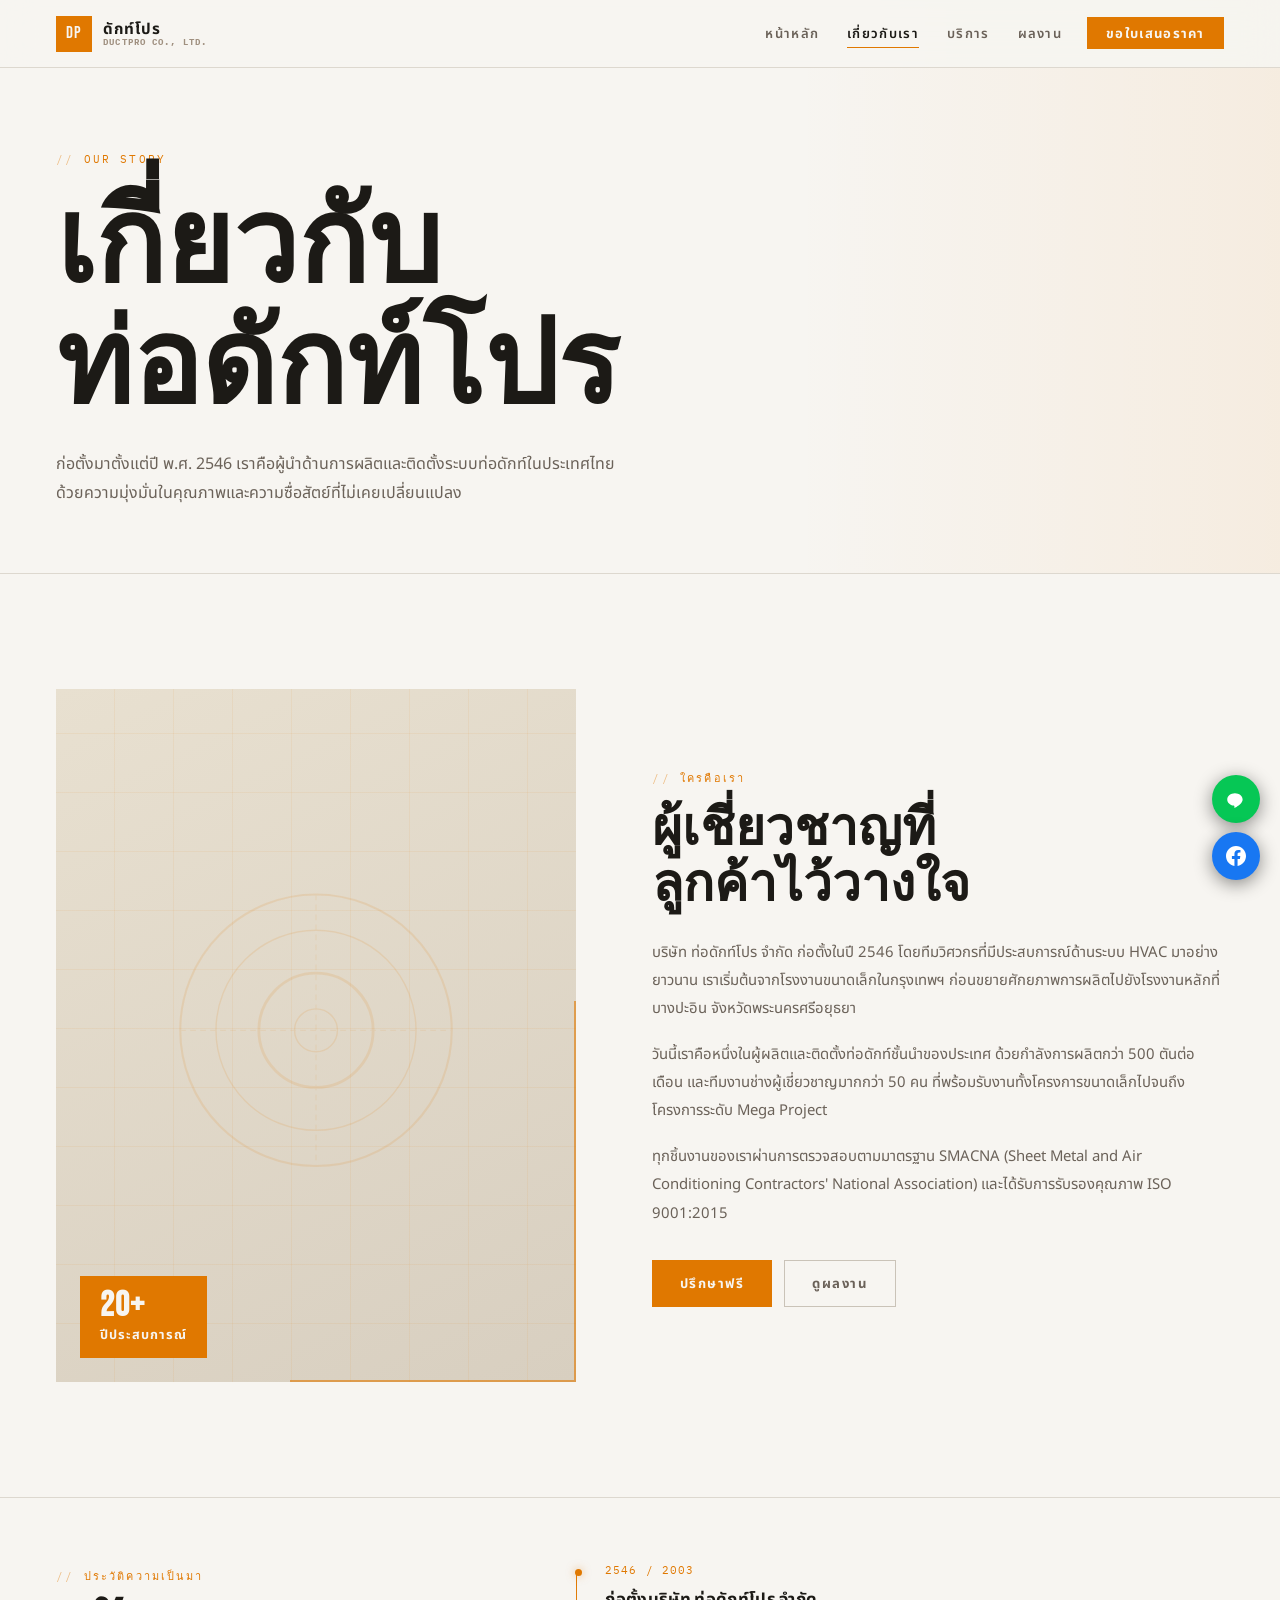
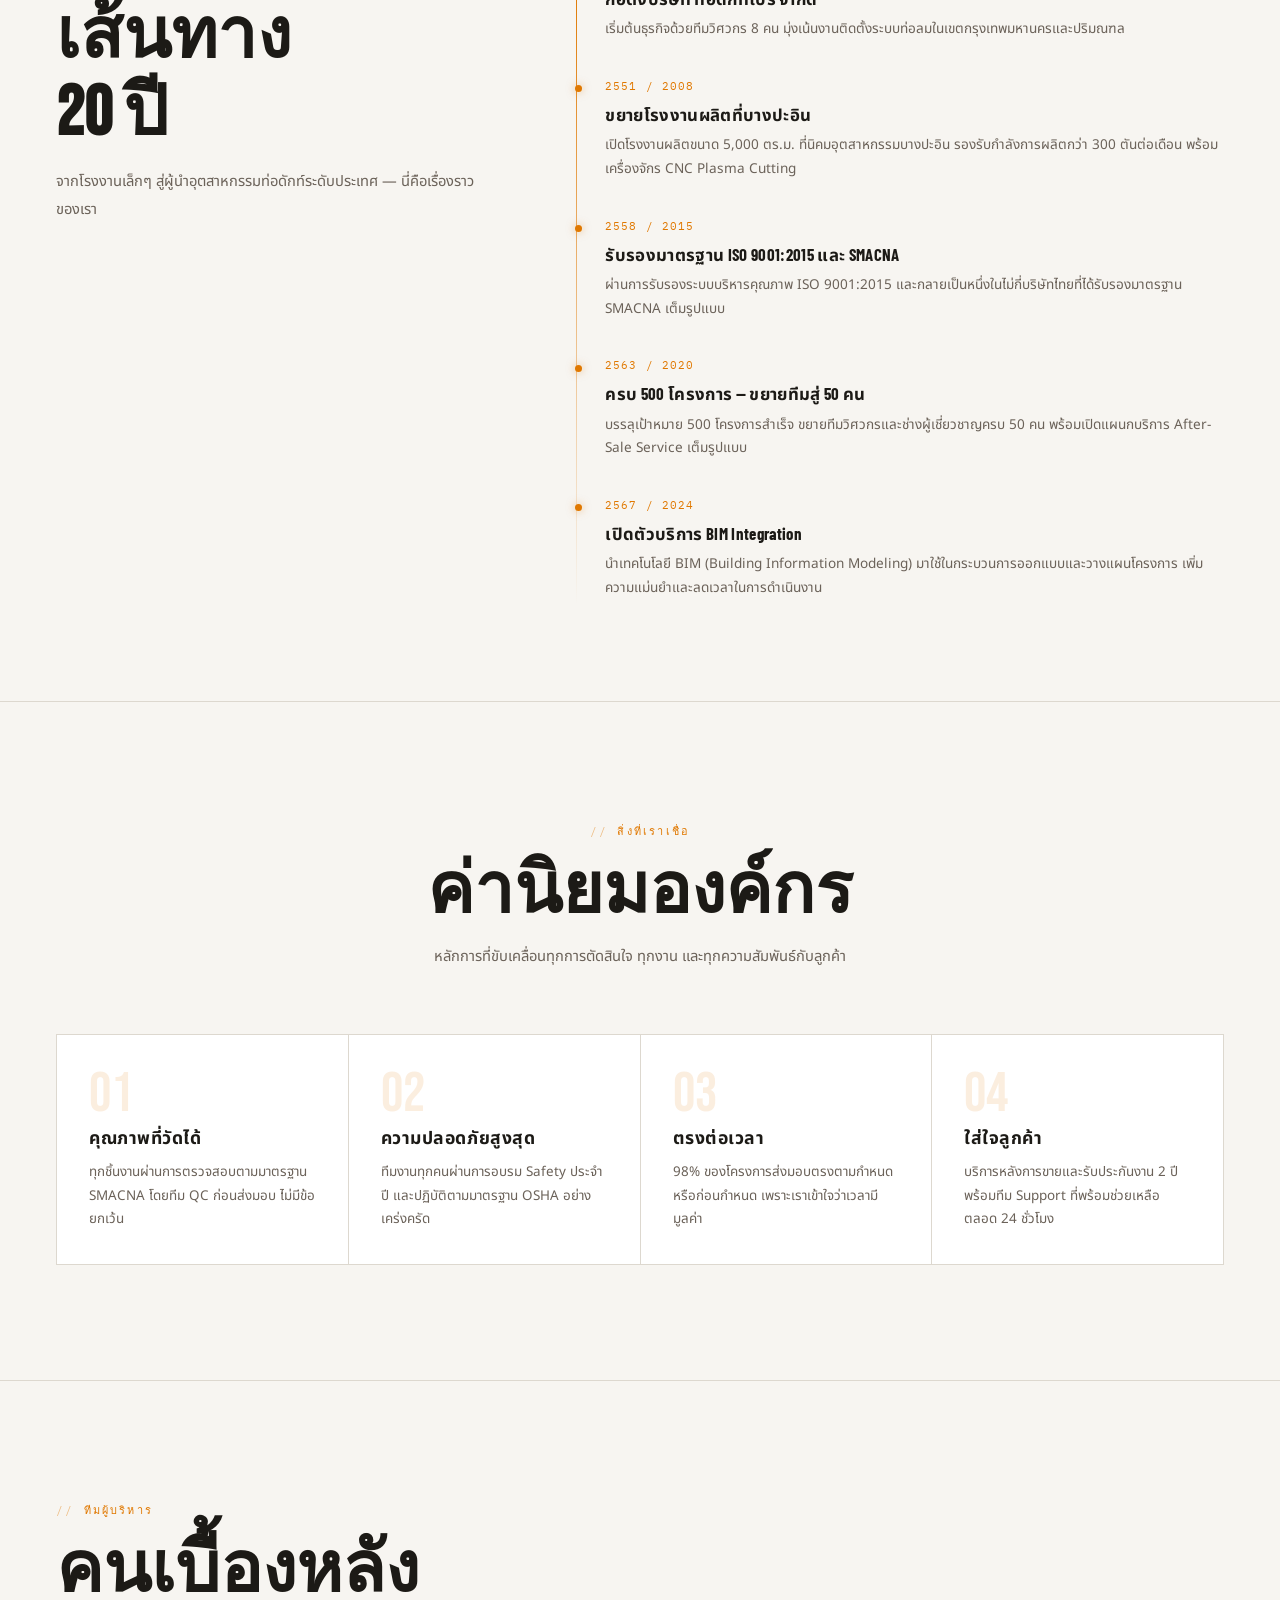
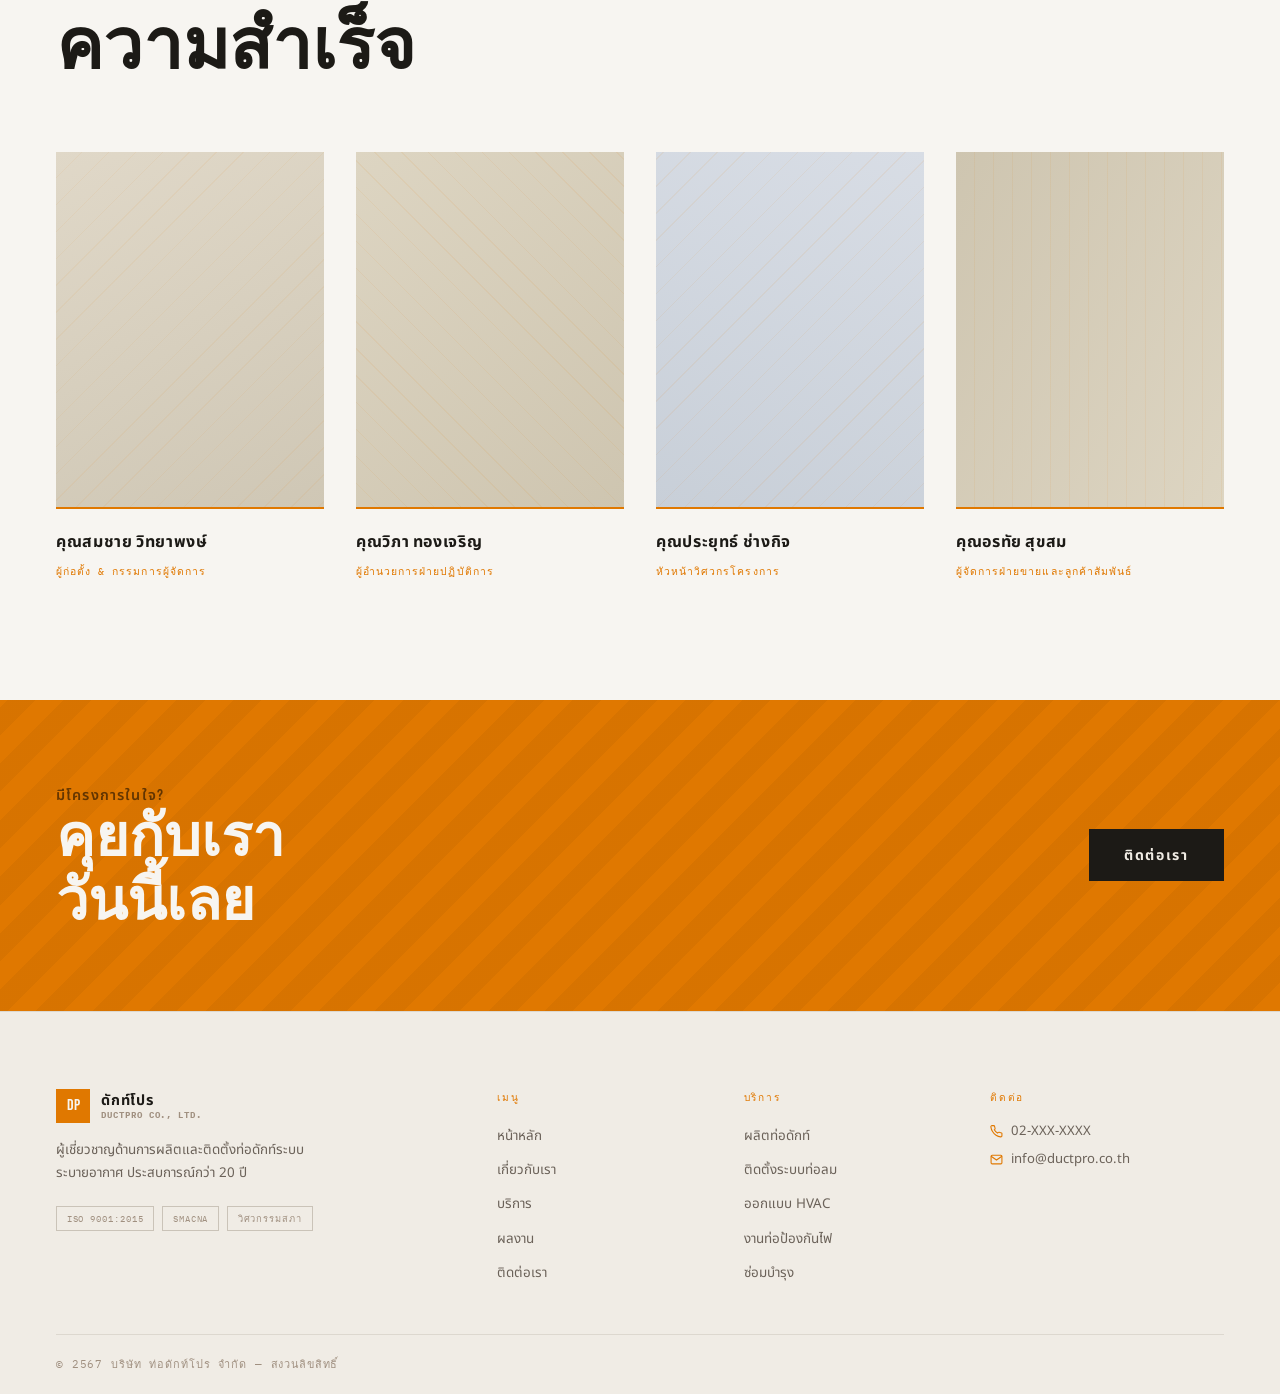
==== commit 956d0da6: "Light theme + mobile polish - Switch to warm off-white color scheme (#f7f5f1 bg, dark text) - Fix na" ====
--- a/about.html
+++ b/about.html
@@ -172,21 +172,21 @@
       </div>
       <div class="team-card">
         <div class="team-card__photo">
-          <div class="team-card__photo-inner" style="background:repeating-linear-gradient(45deg,transparent,transparent 18px,rgba(224,120,0,0.04) 18px,rgba(224,120,0,0.04) 19px),linear-gradient(140deg,#181414 0%,#0d0b09 100%)"></div>
+          <div class="team-card__photo-inner" style="background:repeating-linear-gradient(45deg,transparent,transparent 18px,rgba(224,120,0,0.07) 18px,rgba(224,120,0,0.07) 19px),linear-gradient(140deg,#ddd5c2 0%,#cec5b0 100%)"></div>
         </div>
         <h3 class="team-card__name">คุณวิภา ทองเจริญ</h3>
         <span class="team-card__role">ผู้อำนวยการฝ่ายปฏิบัติการ</span>
       </div>
       <div class="team-card">
         <div class="team-card__photo">
-          <div class="team-card__photo-inner" style="background:repeating-linear-gradient(-45deg,transparent,transparent 18px,rgba(224,120,0,0.04) 18px,rgba(224,120,0,0.04) 19px),linear-gradient(200deg,#141820 0%,#0d0f14 100%)"></div>
+          <div class="team-card__photo-inner" style="background:repeating-linear-gradient(-45deg,transparent,transparent 18px,rgba(224,120,0,0.07) 18px,rgba(224,120,0,0.07) 19px),linear-gradient(200deg,#d8dde5 0%,#c8cfd8 100%)"></div>
         </div>
         <h3 class="team-card__name">คุณประยุทธ์ ช่างกิจ</h3>
         <span class="team-card__role">หัวหน้าวิศวกรโครงการ</span>
       </div>
       <div class="team-card">
         <div class="team-card__photo">
-          <div class="team-card__photo-inner" style="background:repeating-linear-gradient(90deg,transparent,transparent 18px,rgba(224,120,0,0.04) 18px,rgba(224,120,0,0.04) 19px),linear-gradient(300deg,#141010 0%,#0d0c09 100%)"></div>
+          <div class="team-card__photo-inner" style="background:repeating-linear-gradient(90deg,transparent,transparent 18px,rgba(224,120,0,0.07) 18px,rgba(224,120,0,0.07) 19px),linear-gradient(300deg,#ddd5c2 0%,#cec5b0 100%)"></div>
         </div>
         <h3 class="team-card__name">คุณอรทัย สุขสม</h3>
         <span class="team-card__role">ผู้จัดการฝ่ายขายและลูกค้าสัมพันธ์</span>
--- a/css/style.css
+++ b/css/style.css
@@ -6,24 +6,24 @@
 
 /* ── Custom Properties ──────────────────────────────────── */
 :root {
-  --bg:        #090909;
-  --bg-2:      #0e0e0e;
-  --bg-3:      #141414;
-  --bg-card:   #101010;
-  --bg-card-h: #171717;
-
-  --text:      #e6e1d9;
-  --text-2:    #8a8278;
-  --text-3:    #484340;
+  --bg:        #f7f5f1;
+  --bg-2:      #f0ece5;
+  --bg-3:      #e8e3d9;
+  --bg-card:   #ffffff;
+  --bg-card-h: #faf9f6;
+
+  --text:      #1c1a16;
+  --text-2:    #6b6259;
+  --text-3:    #a09080;
 
   --accent:    #e07800;
   --accent-h:  #f08c18;
   --accent-bg: rgba(224,120,0,0.07);
-  --accent-bd: rgba(224,120,0,0.22);
-
-  --steel:     #7a8fa3;
-  --border:    #1c1c1c;
-  --border-2:  #282828;
+  --accent-bd: rgba(224,120,0,0.2);
+
+  --steel:     #6a7d8e;
+  --border:    #ddd8cf;
+  --border-2:  #cac3b8;
 
   --font-disp: 'Bebas Neue', impact, sans-serif;
   --font-cond: 'Barlow Condensed', 'Noto Sans Thai', sans-serif;
@@ -57,7 +57,7 @@
 input, textarea, select { font-family: var(--font-body); font-size: 1rem; color: var(--text); }
 
 ::-webkit-scrollbar { width: 3px; }
-::-webkit-scrollbar-track { background: var(--bg); }
+::-webkit-scrollbar-track { background: var(--bg-3); }
 ::-webkit-scrollbar-thumb { background: var(--accent); }
 
 /* ── Layout ─────────────────────────────────────────────── */
@@ -86,14 +86,14 @@
   inset: 0 0 auto;
   z-index: 100;
   height: var(--nav-h);
-  background: rgba(9,9,9,0.88);
+  background: rgba(247,245,241,0.9);
   backdrop-filter: blur(16px);
   -webkit-backdrop-filter: blur(16px);
   border-bottom: 1px solid var(--border);
   transition: background var(--tr), border-color var(--tr);
 }
 .nav.scrolled {
-  background: rgba(9,9,9,0.97);
+  background: rgba(247,245,241,0.98);
   border-bottom-color: var(--border-2);
 }
 .nav__inner {
@@ -220,8 +220,8 @@
   border: 1px solid var(--border-2);
 }
 .btn--outline:hover { border-color: var(--accent); color: var(--accent); }
-.btn--dark { background: var(--bg); color: var(--text); }
-.btn--dark:hover { background: var(--bg-3); }
+.btn--dark { background: #1c1a16; color: #f0ece4; }
+.btn--dark:hover { background: #2e2a24; }
 .btn--lg { padding: 0.9rem 2.2rem; font-size: 0.88rem; }
 
 /* ── Hero ────────────────────────────────────────────────── */
@@ -240,20 +240,20 @@
   position: absolute;
   inset: 0;
   background-image:
-    linear-gradient(rgba(224,120,0,0.035) 1px, transparent 1px),
-    linear-gradient(90deg, rgba(224,120,0,0.035) 1px, transparent 1px),
-    linear-gradient(rgba(224,120,0,0.015) 1px, transparent 1px),
-    linear-gradient(90deg, rgba(224,120,0,0.015) 1px, transparent 1px);
+    linear-gradient(rgba(0,0,0,0.05) 1px, transparent 1px),
+    linear-gradient(90deg, rgba(0,0,0,0.05) 1px, transparent 1px),
+    linear-gradient(rgba(0,0,0,0.025) 1px, transparent 1px),
+    linear-gradient(90deg, rgba(0,0,0,0.025) 1px, transparent 1px);
   background-size: 80px 80px, 80px 80px, 16px 16px, 16px 16px;
   pointer-events: none;
 }
-/* Radial glow */
+/* Accent glow */
 .hero::after {
   content: '';
   position: absolute;
   right: 5%; top: 20%;
   width: 50%; height: 60%;
-  background: radial-gradient(ellipse, rgba(224,120,0,0.05) 0%, transparent 65%);
+  background: radial-gradient(ellipse, rgba(224,120,0,0.06) 0%, transparent 65%);
   pointer-events: none;
 }
 .hero__deco {
@@ -359,7 +359,7 @@
 .sec-title {
   font-family: var(--font-disp);
   font-size: clamp(2.4rem, 5.5vw, 5rem);
-  line-height: 0.92;
+  line-height: 1.1;
   margin-top: 0.6rem;
 }
 .sec-sub {
@@ -383,7 +383,10 @@
   padding: clamp(1.75rem, 3vw, 2.5rem);
   position: relative;
   overflow: hidden;
-  transition: background var(--tr);
+  transition: background var(--tr), box-shadow var(--tr);
+}
+.service-card:hover {
+  box-shadow: 0 4px 24px rgba(0,0,0,0.07);
 }
 .service-card::before {
   content: '';
@@ -493,20 +496,21 @@
 .port-grid {
   display: grid;
   grid-template-columns: repeat(12, 1fr);
+  grid-template-rows: clamp(200px, 28vw, 420px) clamp(160px, 20vw, 300px);
   gap: 1px;
   background: var(--border);
 }
-.port-grid__main { grid-column: span 7; }
-.port-grid__side { grid-column: span 5; }
-.port-grid__third { grid-column: span 4; }
+.port-grid__main  { grid-column: 1 / span 7; grid-row: 1; }
+.port-grid__side  { grid-column: 8 / span 5; grid-row: 1 / span 2; }
+.port-grid__third { grid-column: span 4; grid-row: 2; }
 
 .port-item {
   position: relative;
   overflow: hidden;
   background: var(--bg-3);
-  aspect-ratio: 4/3;
-}
-.port-item--tall { aspect-ratio: 3/4; }
+  width: 100%;
+  height: 100%;
+}
 .port-item__bg {
   position: absolute;
   inset: 0;
@@ -601,7 +605,7 @@
 .cta-band__title {
   font-family: var(--font-disp);
   font-size: clamp(1.8rem, 4.5vw, 4rem);
-  line-height: 0.95;
+  line-height: 1.1;
   color: var(--bg);
 }
 .cta-band__sub {
@@ -633,7 +637,7 @@
 .page-hero__title {
   font-family: var(--font-disp);
   font-size: clamp(3rem, 9vw, 9rem);
-  line-height: 0.88;
+  line-height: 1.05;
   position: relative;
   z-index: 1;
 }
@@ -674,9 +678,9 @@
   position: absolute;
   inset: 0;
   background:
-    repeating-linear-gradient(0deg, transparent, transparent 58px, rgba(224,120,0,0.055) 58px, rgba(224,120,0,0.055) 59px),
-    repeating-linear-gradient(90deg, transparent, transparent 58px, rgba(224,120,0,0.055) 58px, rgba(224,120,0,0.055) 59px),
-    linear-gradient(155deg, #1a1610 0%, #0d0c09 100%);
+    repeating-linear-gradient(0deg, transparent, transparent 58px, rgba(224,120,0,0.07) 58px, rgba(224,120,0,0.07) 59px),
+    repeating-linear-gradient(90deg, transparent, transparent 58px, rgba(224,120,0,0.07) 58px, rgba(224,120,0,0.07) 59px),
+    linear-gradient(155deg, #e8e0d0 0%, #d8cfc0 100%);
 }
 .about-visual-badge {
   position: absolute;
@@ -704,7 +708,7 @@
 .about-text h2 {
   font-family: var(--font-disp);
   font-size: clamp(2rem, 4vw, 3.5rem);
-  line-height: 0.95;
+  line-height: 1.1;
   margin-bottom: 1.5rem;
 }
 .about-text p {
@@ -829,8 +833,8 @@
   position: absolute;
   inset: 0;
   background:
-    repeating-linear-gradient(135deg, transparent, transparent 18px, rgba(224,120,0,0.04) 18px, rgba(224,120,0,0.04) 19px),
-    linear-gradient(160deg, #1c1612 0%, #0d0b09 100%);
+    repeating-linear-gradient(135deg, transparent, transparent 18px, rgba(224,120,0,0.06) 18px, rgba(224,120,0,0.06) 19px),
+    linear-gradient(160deg, #e0d8c8 0%, #cfc7b5 100%);
 }
 .team-card__photo::after {
   content: '';
@@ -1084,7 +1088,7 @@
 .contact-info__heading {
   font-family: var(--font-disp);
   font-size: clamp(2rem, 4vw, 3.8rem);
-  line-height: 0.92;
+  line-height: 1.1;
   margin-bottom: 1.5rem;
 }
 .contact-info__desc {
@@ -1145,8 +1149,9 @@
 /* Quote Form */
 .quote-form {
   background: var(--bg-card);
-  border: 1px solid var(--border-2);
+  border: 1px solid var(--border);
   padding: clamp(1.75rem, 3.5vw, 3rem);
+  box-shadow: 0 4px 32px rgba(0,0,0,0.07);
 }
 .quote-form__head {
   margin-bottom: 1.75rem;
@@ -1156,7 +1161,7 @@
 .quote-form__head h3 {
   font-family: var(--font-disp);
   font-size: clamp(1.6rem, 3vw, 2.6rem);
-  line-height: 0.95;
+  line-height: 1.1;
   margin-top: 0.4rem;
 }
 .form-grid {
@@ -1181,7 +1186,7 @@
 .form-field select,
 .form-field textarea {
   background: var(--bg);
-  border: 1px solid var(--border-2);
+  border: 1px solid var(--border);
   padding: 0.7rem 0.9rem;
   color: var(--text);
   font-family: var(--font-body);
@@ -1411,7 +1416,7 @@
     display: none;
     position: fixed;
     top: var(--nav-h); left: 0; right: 0; bottom: 0;
-    background: rgba(9,9,9,0.97);
+    background: rgba(247,245,241,0.98);
     flex-direction: column;
     align-items: center;
     justify-content: center;
@@ -1435,4 +1440,44 @@
   .services-grid { grid-template-columns: 1fr; }
   .process-steps { grid-template-columns: 1fr; }
   .hero__stats { gap: 1.25rem; }
-}
+  .hero__actions { flex-direction: column; align-items: flex-start; }
+  .hero__actions .btn { width: 100%; justify-content: center; }
+  .cta-band__inner { flex-direction: column; }
+  .sec-header--row { flex-direction: column; align-items: flex-start; }
+}
+
+/* ── Mobile polish ───────────────────────────────────────── */
+@media (max-width: 768px) {
+  /* Larger touch targets */
+  .btn { min-height: 48px; }
+  .filter-btn { min-height: 44px; padding: 0.55rem 1.2rem; }
+  .nav__links a { min-height: 52px; display: flex; align-items: center; justify-content: center; }
+
+  /* Contact layout stack */
+  .contact-layout { gap: 2.5rem; }
+
+  /* Portfolio full: 1-col on small phones */
+  .pf-item__overlay {
+    transform: translateY(0);
+    background: linear-gradient(180deg, transparent 0%, rgba(0,0,0,0.82) 100%);
+  }
+
+  /* Stats stay readable */
+  .stat-item__num { font-size: clamp(2.2rem, 10vw, 3.5rem); }
+
+  /* Section header row on mobile */
+  .sec-header--row { flex-direction: column; align-items: flex-start; gap: 1.25rem; }
+
+  /* Page hero smaller on mobile */
+  .page-hero { padding-top: calc(var(--nav-h) + 2.5rem); }
+
+  /* About split gap */
+  .about-split { gap: 2.5rem; }
+
+  /* Form full-width */
+  .form-field--full { grid-column: span 1; }
+
+  /* Floating buttons smaller on mobile */
+  .float-social__btn { width: 44px; height: 44px; }
+  .float-social__btn svg { width: 18px; height: 18px; }
+}
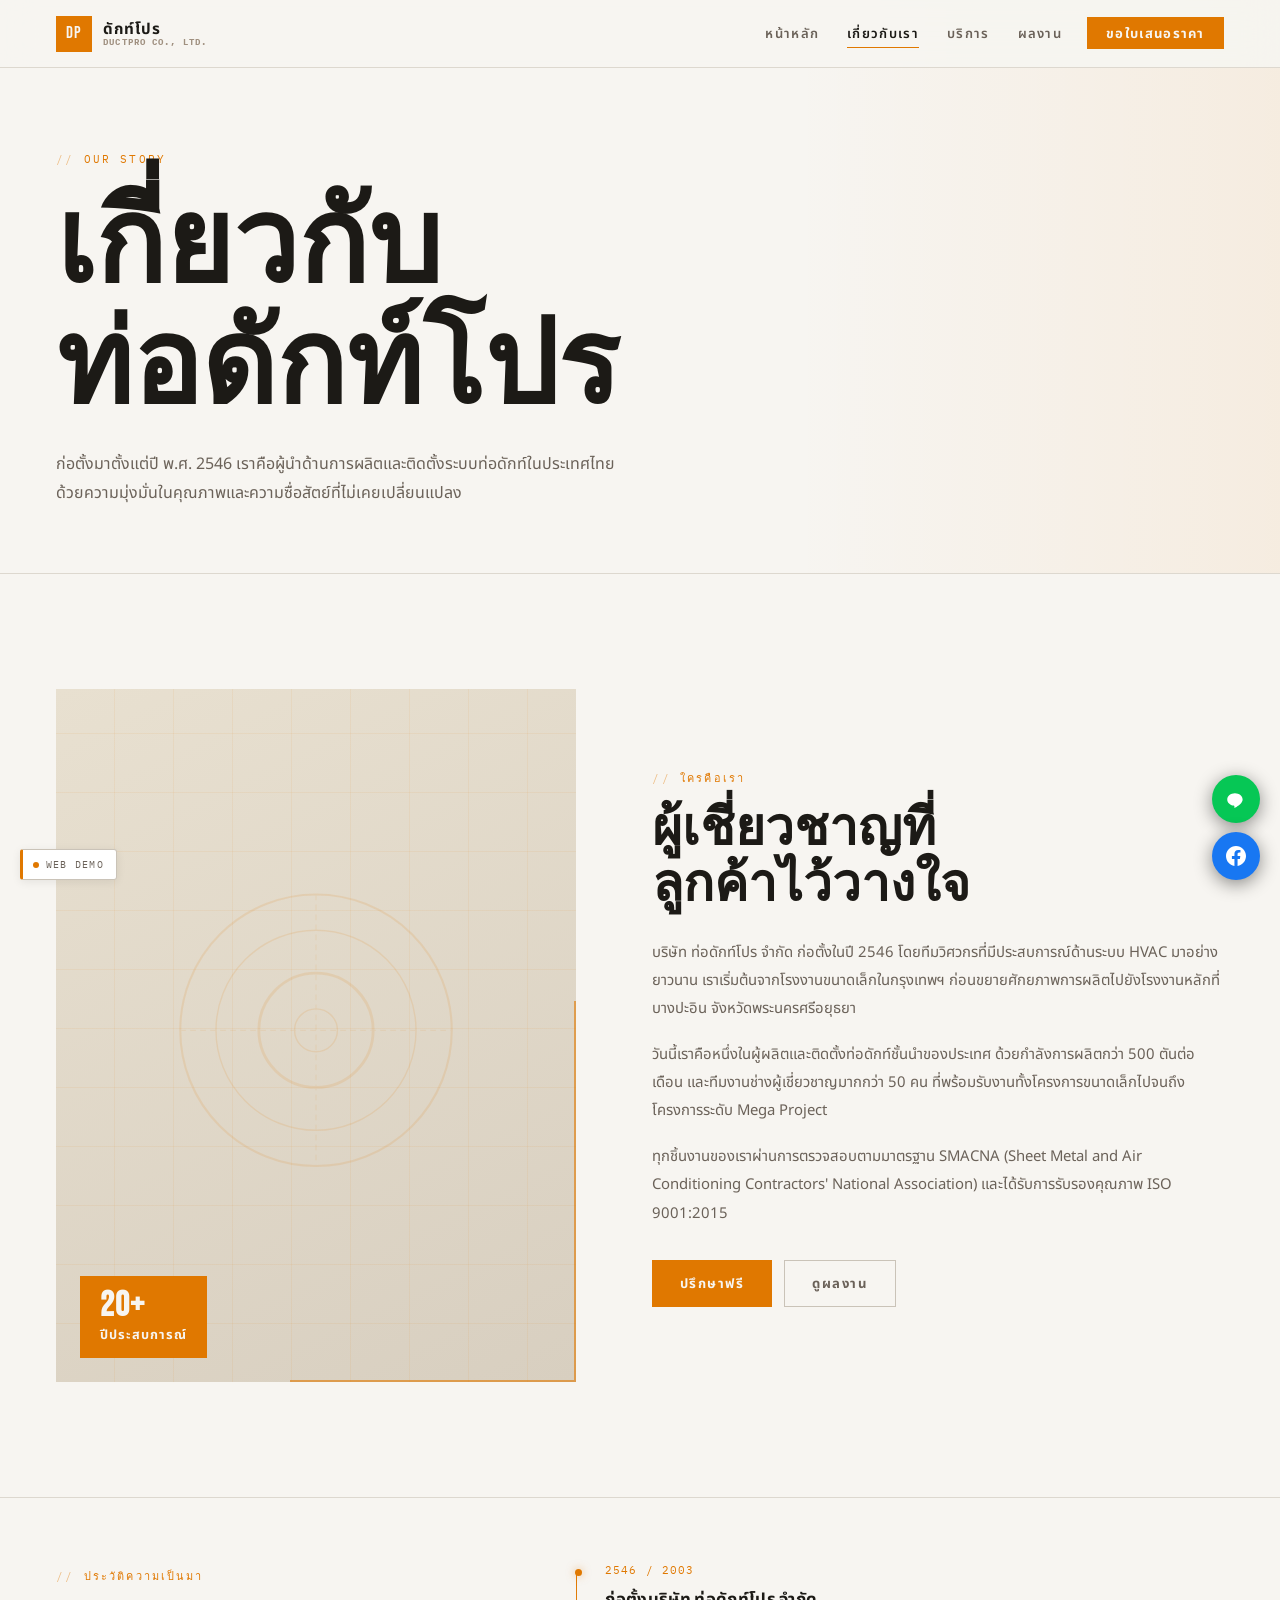
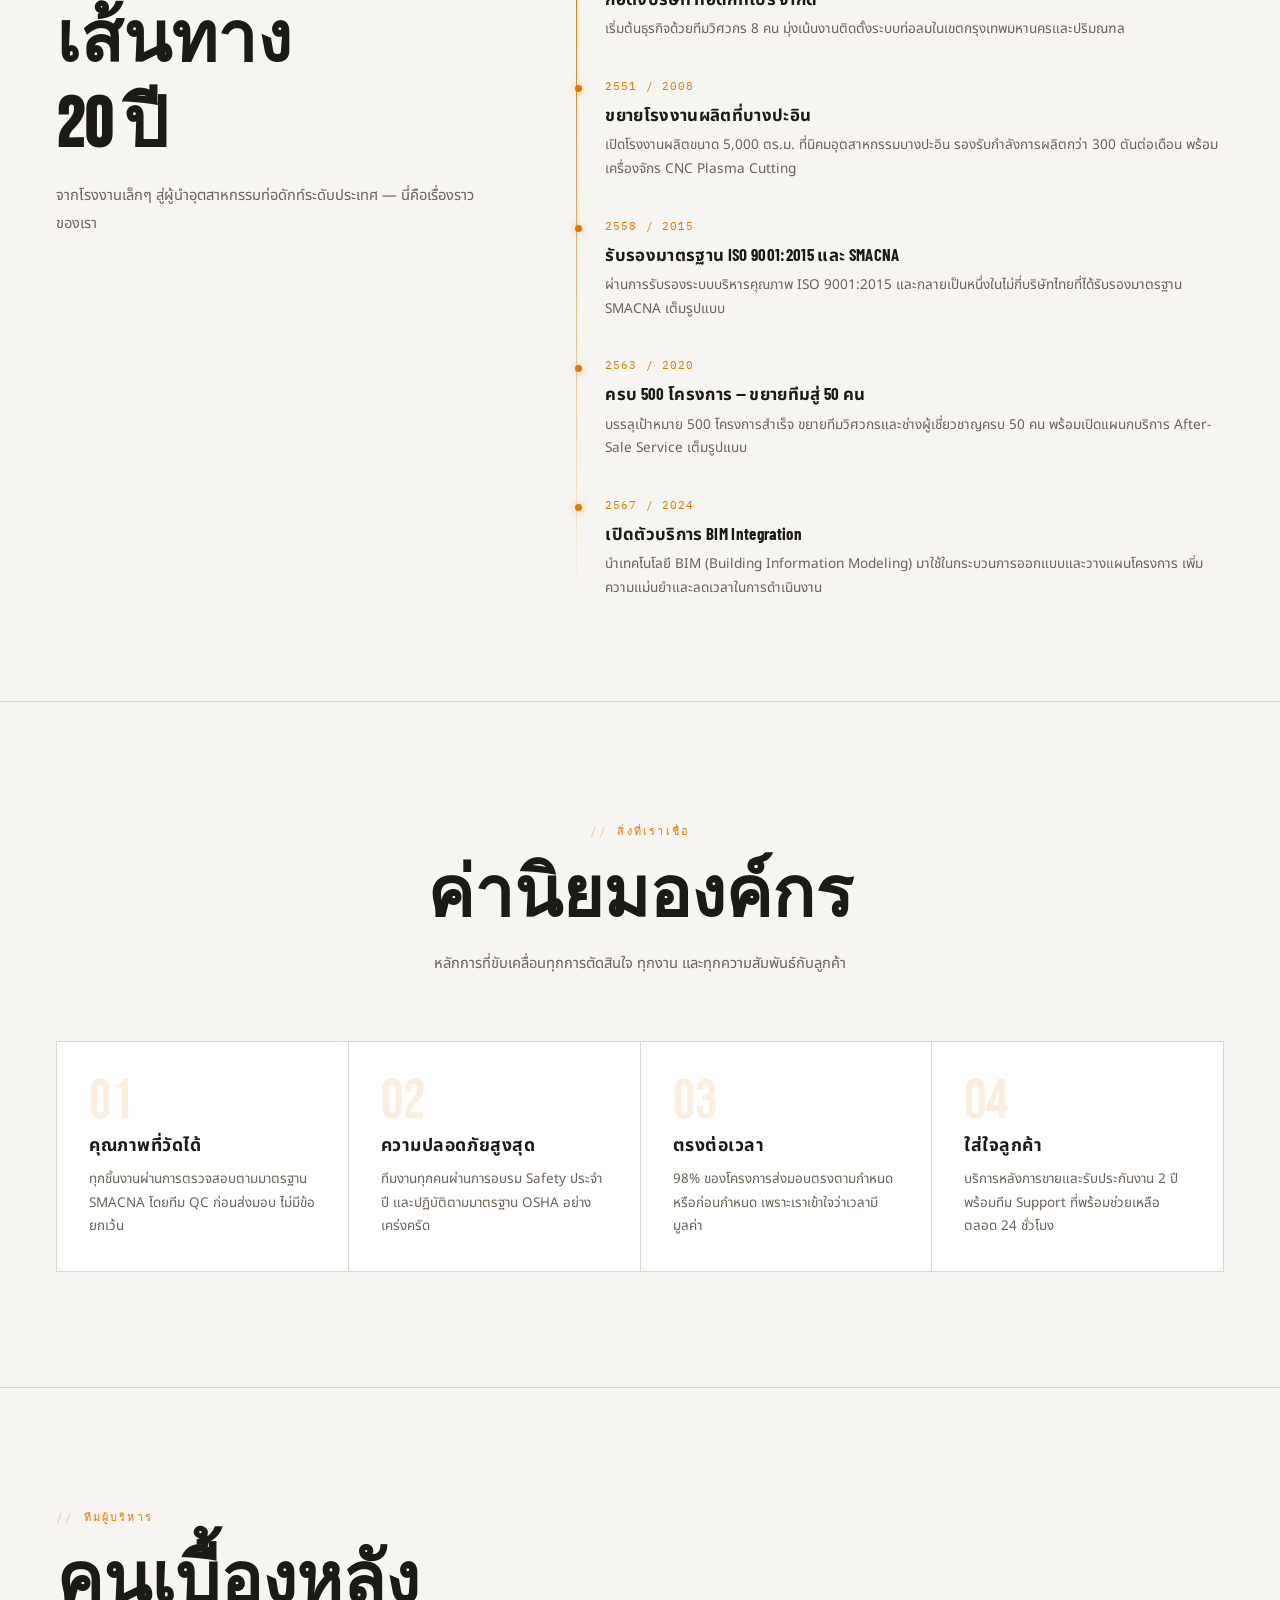
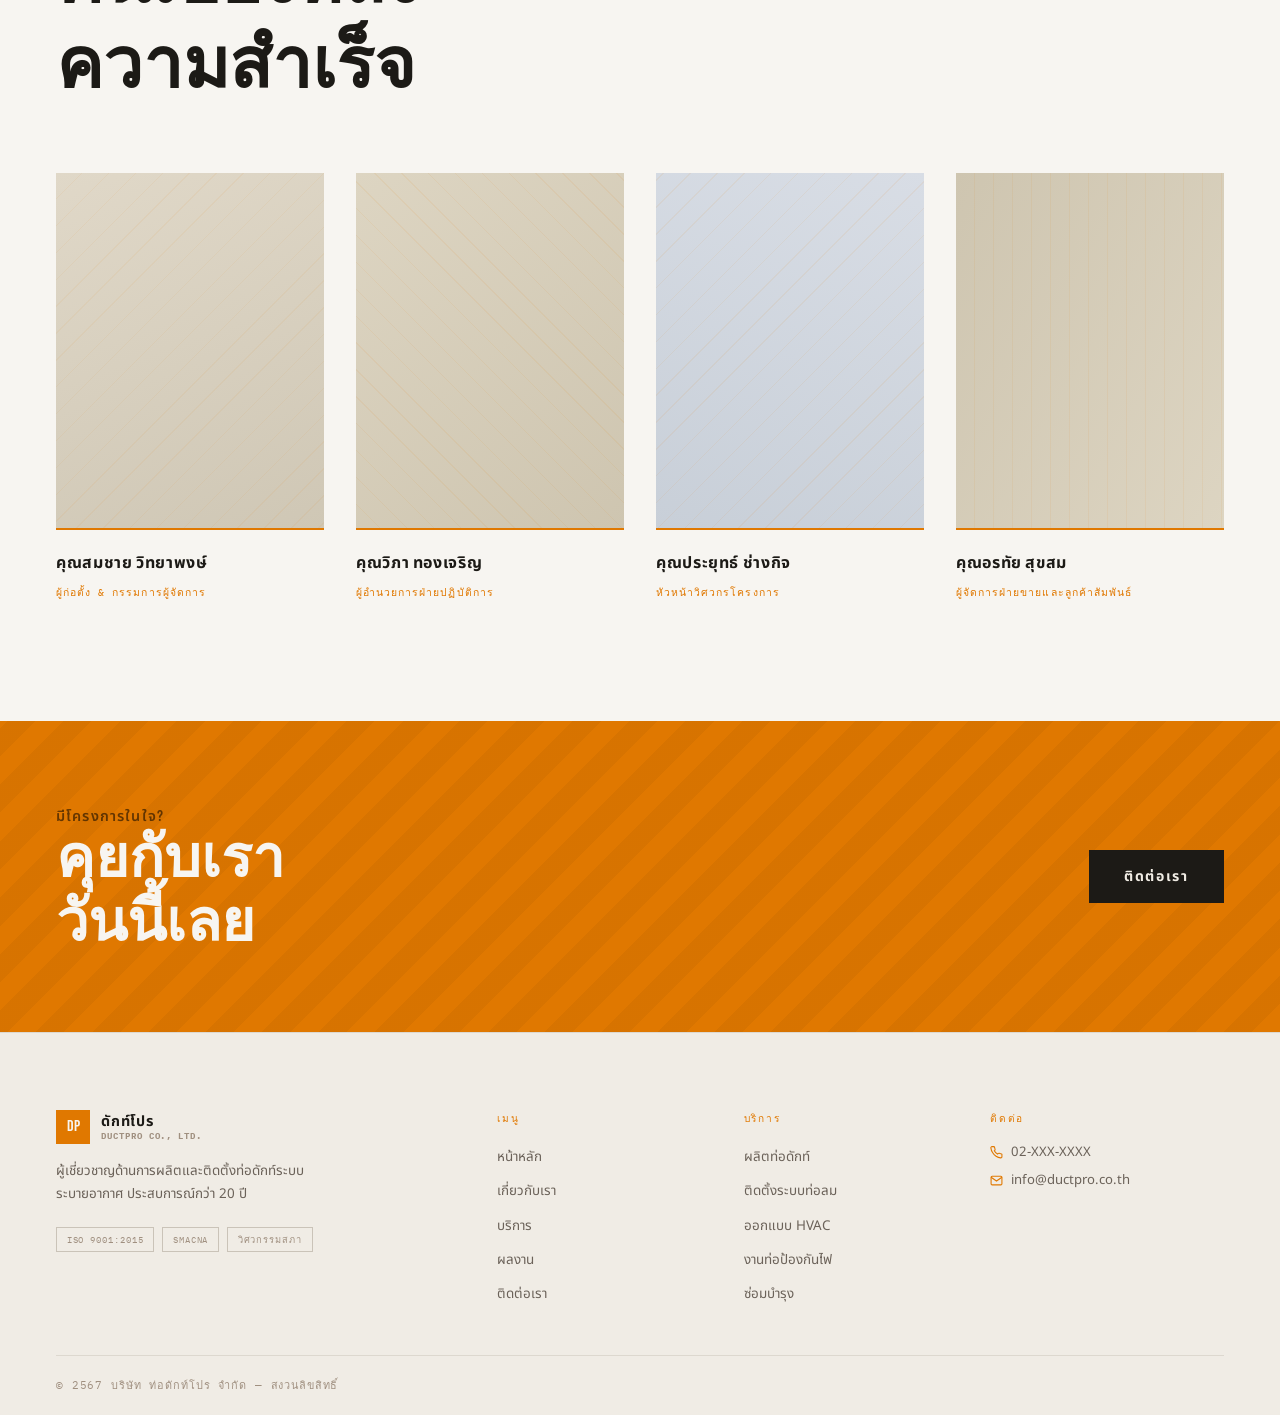
==== commit e1a1613c: "Add fixed demo badge to all pages" ====
--- a/about.html
+++ b/about.html
@@ -271,6 +271,11 @@
   </a>
 </div>
 
+<div class="demo-badge" aria-hidden="true">
+  <span class="demo-badge__dot"></span>
+  <span class="demo-badge__text">Web Demo</span>
+</div>
+
 <script src="js/main.js"></script>
 </body>
 </html>
--- a/css/style.css
+++ b/css/style.css
@@ -279,8 +279,8 @@
 .hero__eyebrow { margin-bottom: 1.25rem; }
 .hero__title {
   font-family: var(--font-disp);
-  font-size: clamp(3.8rem, 11vw, 10.5rem);
-  line-height: 0.88;
+  font-size: clamp(2.8rem, 7vw, 7rem);
+  line-height: 1.05;
   letter-spacing: 0.01em;
   color: var(--text);
 }
@@ -359,7 +359,7 @@
 .sec-title {
   font-family: var(--font-disp);
   font-size: clamp(2.4rem, 5.5vw, 5rem);
-  line-height: 1.1;
+  line-height: 1.2;
   margin-top: 0.6rem;
 }
 .sec-sub {
@@ -495,14 +495,18 @@
 /* ── Portfolio Preview (Home) ───────────────────────────── */
 .port-grid {
   display: grid;
-  grid-template-columns: repeat(12, 1fr);
-  grid-template-rows: clamp(200px, 28vw, 420px) clamp(160px, 20vw, 300px);
+  grid-template-columns: 3fr 1.3fr 1.3fr;
+  grid-template-rows: clamp(200px, 24vw, 380px) clamp(200px, 24vw, 380px);
   gap: 1px;
   background: var(--border);
 }
-.port-grid__main  { grid-column: 1 / span 7; grid-row: 1; }
-.port-grid__side  { grid-column: 8 / span 5; grid-row: 1 / span 2; }
-.port-grid__third { grid-column: span 4; grid-row: 2; }
+
+/* Explicit placement — CSS classes so media queries can override */
+.port-main { grid-column: 1; grid-row: 1 / span 2; }
+.port-r1   { grid-column: 2; grid-row: 1; }
+.port-r2   { grid-column: 3; grid-row: 1; }
+.port-r3   { grid-column: 2; grid-row: 2; }
+.port-r4   { grid-column: 3; grid-row: 2; }
 
 .port-item {
   position: relative;
@@ -1399,10 +1403,20 @@
 
 /* ── Responsive ──────────────────────────────────────────── */
 @media (max-width: 1100px) {
-  .port-grid__main  { grid-column: span 12; }
-  .port-grid__side  { grid-column: span 12; }
-  .port-grid__third { grid-column: span 6; }
   .footer__grid { grid-template-columns: 1fr 1fr; }
+}
+
+/* Tablet: 2-col port-grid, main item full-width top */
+@media (max-width: 900px) {
+  .port-grid {
+    grid-template-columns: 1fr 1fr;
+    grid-template-rows: clamp(200px, 35vw, 360px) clamp(180px, 28vw, 300px) clamp(180px, 28vw, 300px);
+  }
+  .port-main { grid-column: 1 / span 2; grid-row: 1; }
+  .port-r1   { grid-column: 1; grid-row: 2; }
+  .port-r2   { grid-column: 2; grid-row: 2; }
+  .port-r3   { grid-column: 1; grid-row: 3; }
+  .port-r4   { grid-column: 2; grid-row: 3; }
 }
 @media (max-width: 900px) {
   .about-split { grid-template-columns: 1fr; }
@@ -1444,6 +1458,18 @@
   .hero__actions .btn { width: 100%; justify-content: center; }
   .cta-band__inner { flex-direction: column; }
   .sec-header--row { flex-direction: column; align-items: flex-start; }
+
+  /* Port-grid: single column on very small screens */
+  .port-grid {
+    grid-template-columns: 1fr;
+    grid-template-rows: repeat(5, clamp(200px, 60vw, 300px));
+  }
+  .port-main,
+  .port-r1, .port-r2,
+  .port-r3, .port-r4 {
+    grid-column: 1 !important;
+    grid-row: auto !important;
+  }
 }
 
 /* ── Mobile polish ───────────────────────────────────────── */
@@ -1481,3 +1507,41 @@
   .float-social__btn { width: 44px; height: 44px; }
   .float-social__btn svg { width: 18px; height: 18px; }
 }
+
+/* ── Demo Badge ──────────────────────────────────────────── */
+.demo-badge {
+  position: fixed;
+  bottom: 1.25rem;
+  left: 1.25rem;
+  z-index: 9000;
+  display: flex;
+  align-items: center;
+  gap: 0.45rem;
+  padding: 0.35rem 0.75rem 0.35rem 0.6rem;
+  background: var(--bg-card);
+  border: 1px solid var(--border-2);
+  border-left: 3px solid var(--accent);
+  border-radius: 3px;
+  box-shadow: 0 2px 10px rgba(0,0,0,0.08);
+  pointer-events: none;
+  user-select: none;
+}
+.demo-badge__dot {
+  width: 6px;
+  height: 6px;
+  border-radius: 50%;
+  background: var(--accent);
+  flex-shrink: 0;
+  animation: demo-pulse 2s ease-in-out infinite;
+}
+.demo-badge__text {
+  font-family: var(--font-mono);
+  font-size: 0.65rem;
+  letter-spacing: 0.12em;
+  color: var(--text-2);
+  text-transform: uppercase;
+}
+@keyframes demo-pulse {
+  0%, 100% { opacity: 1; }
+  50%       { opacity: 0.35; }
+}
